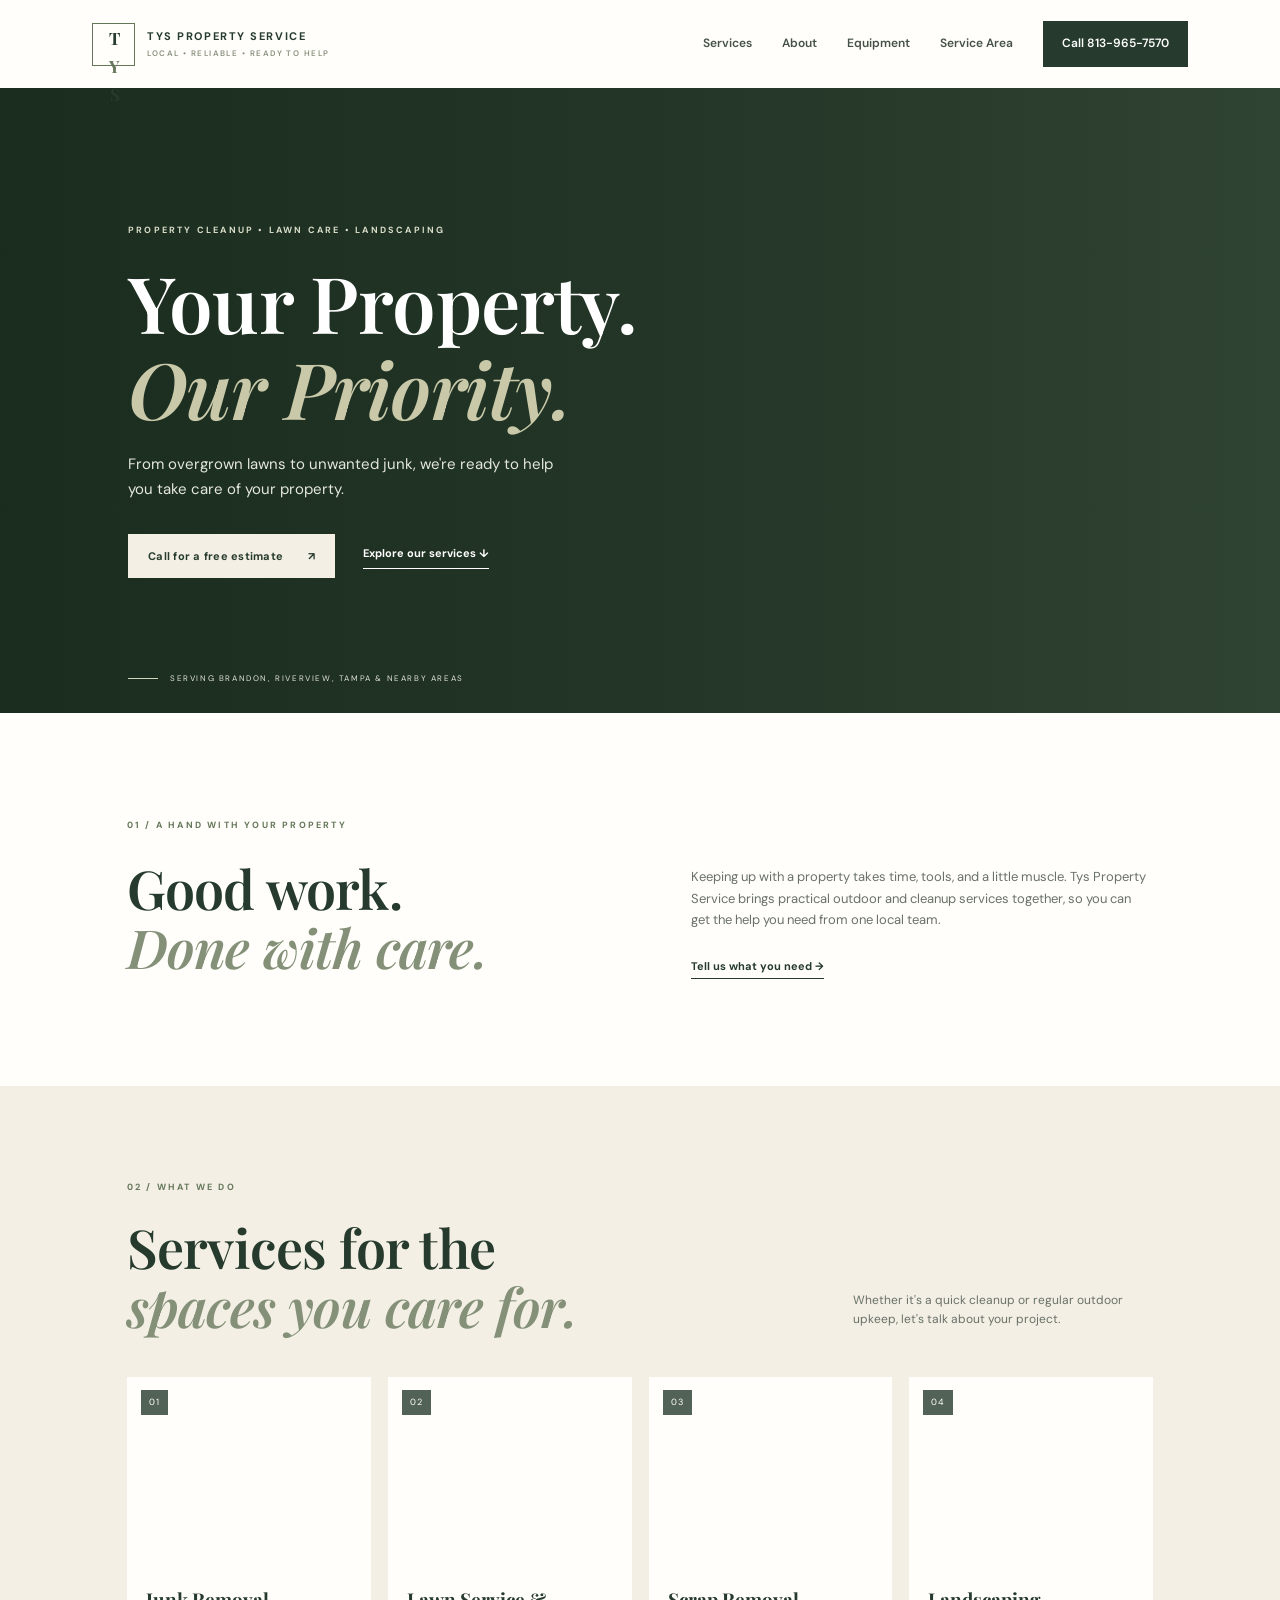
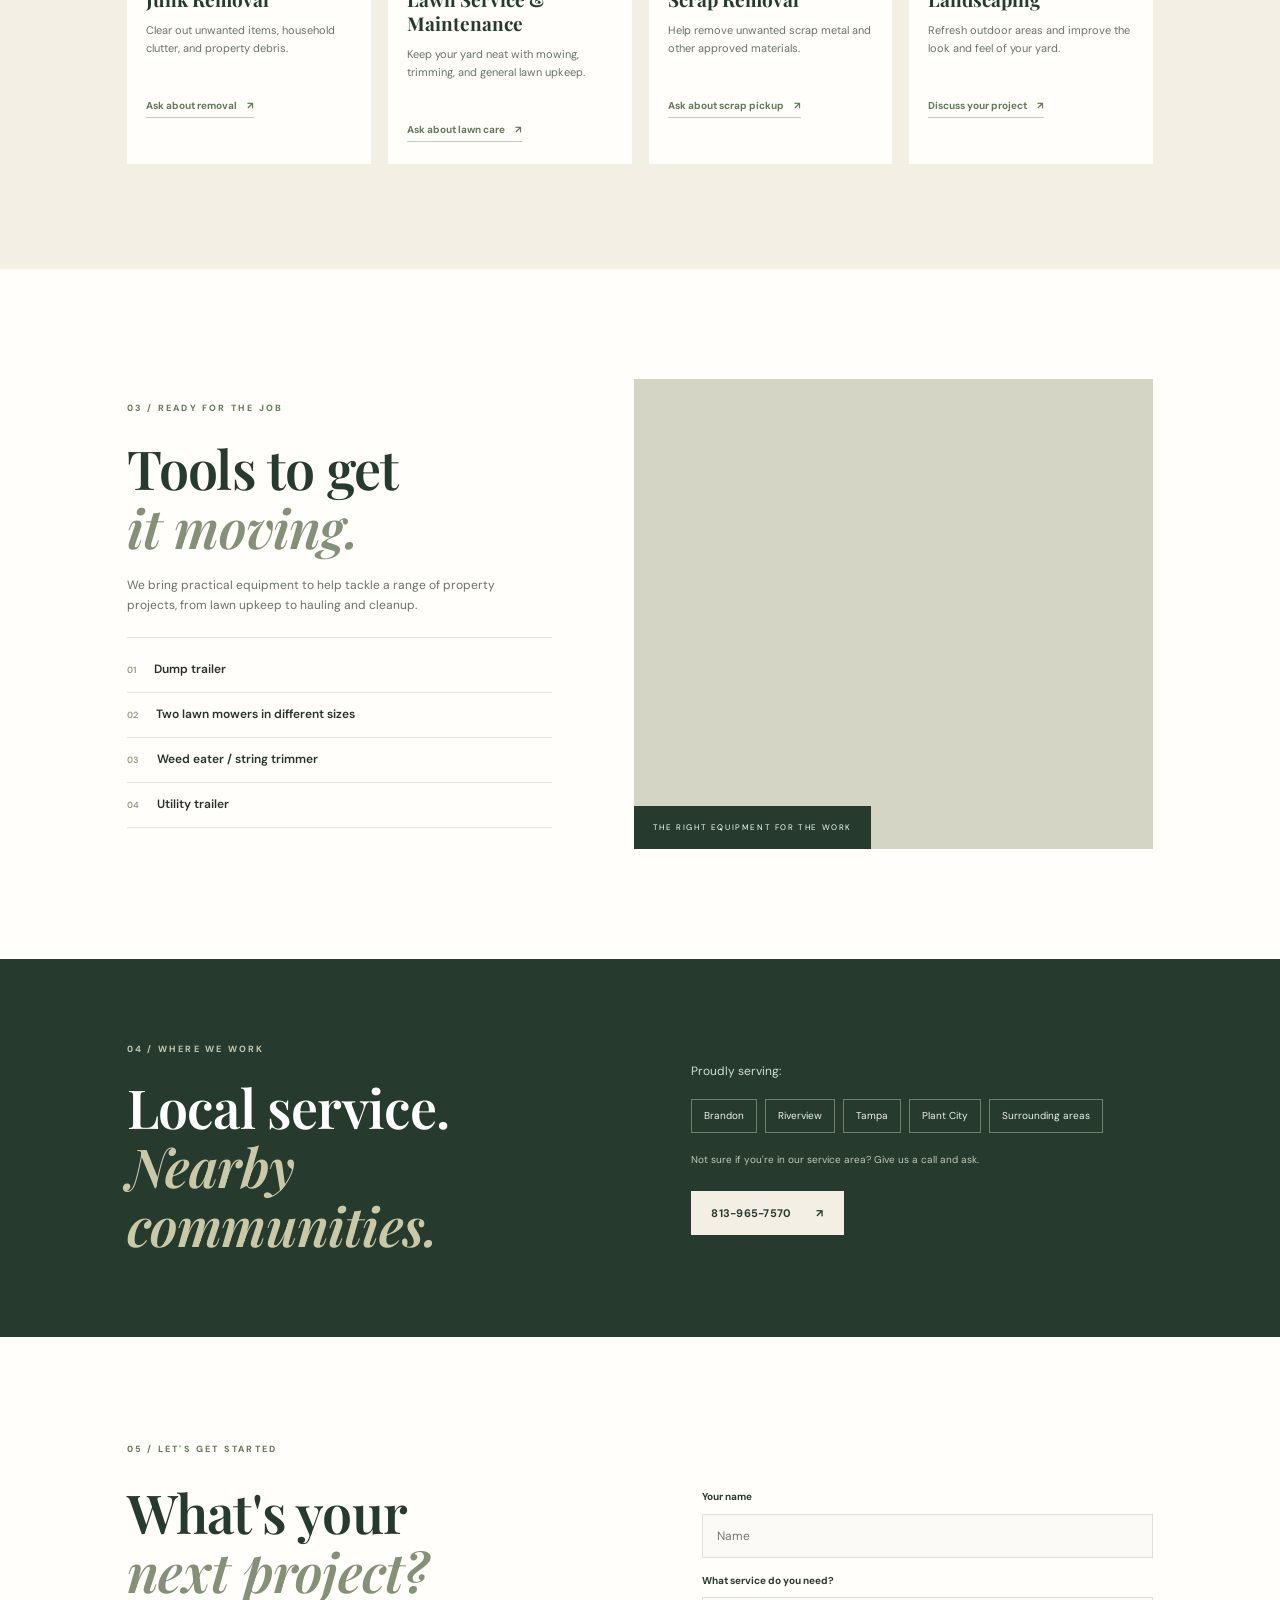
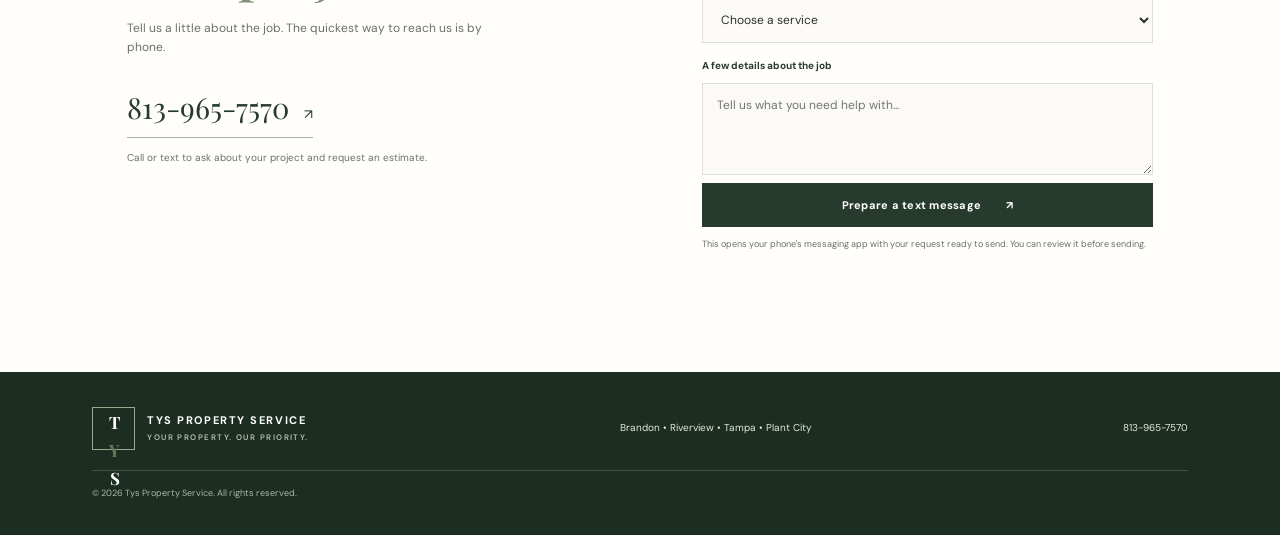
==== index.html @ ec8a7be3 "Initial commit via Netlify [skip ci]" ====
<!DOCTYPE html>
<html lang="en">
<head>
  <meta charset="UTF-8">
  <meta name="viewport" content="width=device-width, initial-scale=1.0">
  <meta name="description" content="Tys Property Service provides junk removal, lawn service and maintenance, scrap removal, and landscaping in Brandon, Riverview, Tampa, Plant City, and surrounding areas.">
  <meta name="theme-color" content="#263b2d">
  <title>Tys Property Service | Your Property. Our Priority.</title>
  <link rel="preconnect" href="https://fonts.googleapis.com">
  <link rel="preconnect" href="https://fonts.gstatic.com" crossorigin>
  <link href="https://fonts.googleapis.com/css2?family=DM+Sans:wght@400;500;600;700&family=Playfair+Display:wght@600;700&display=swap" rel="stylesheet">
  <link rel="stylesheet" href="style.css">
</head>
<body>
  <header class="site-header">
    <a class="brand" href="#home" aria-label="Tys Property Service home">
      <span class="brand-mark">T<span>Y</span>S</span>
      <span class="brand-name">TYS PROPERTY SERVICE<small>LOCAL • RELIABLE • READY TO HELP</small></span>
    </a>
    <button class="menu-toggle" id="menuToggle" aria-label="Open navigation" aria-controls="nav" aria-expanded="false" type="button">☰</button>
    <nav class="nav" id="nav">
      <a href="#services">Services</a>
      <a href="#about">About</a>
      <a href="#equipment">Equipment</a>
      <a href="#service-area">Service Area</a>
      <a class="nav-cta" href="tel:8139657570">Call 813-965-7570</a>
    </nav>
  </header>

  <main>
    <section class="hero" id="home">
      <div class="hero-shade"></div>
      <div class="hero-content">
        <p class="eyebrow light">PROPERTY CLEANUP • LAWN CARE • LANDSCAPING</p>
        <h1>Your Property.<br><em>Our Priority.</em></h1>
        <p class="hero-copy">From overgrown lawns to unwanted junk, we're ready to help you take care of your property.</p>
        <div class="hero-actions">
          <a class="button button-cream" href="tel:8139657570">Call for a free estimate <span>↗</span></a>
          <a class="text-link light-link" href="#services">Explore our services <span>↓</span></a>
        </div>
      </div>
      <div class="hero-note"><span class="note-line"></span> SERVING BRANDON, RIVERVIEW, TAMPA & NEARBY AREAS</div>
    </section>

    <section class="intro section-wrap" id="about">
      <div class="section-label">01 / A HAND WITH YOUR PROPERTY</div>
      <div class="intro-grid">
        <h2>Good work.<br><em>Done with care.</em></h2>
        <div class="intro-copy">
          <p>Keeping up with a property takes time, tools, and a little muscle. Tys Property Service brings practical outdoor and cleanup services together, so you can get the help you need from one local team.</p>
          <a class="text-link dark-link" href="#contact">Tell us what you need <span>→</span></a>
        </div>
      </div>
    </section>

    <section class="services-section" id="services">
      <div class="section-wrap">
        <div class="section-heading">
          <div><div class="section-label">02 / WHAT WE DO</div><h2>Services for the<br><em>spaces you care for.</em></h2></div>
          <p>Whether it's a quick cleanup or regular outdoor upkeep, let's talk about your project.</p>
        </div>
        <div class="service-grid">
          <article class="service-card">
            <div class="service-image junk-image"><span>01</span></div>
            <div class="service-body"><h3>Junk Removal</h3><p>Clear out unwanted items, household clutter, and property debris.</p><a href="#contact">Ask about removal <b>↗</b></a></div>
          </article>
          <article class="service-card">
            <div class="service-image lawn-image"><span>02</span></div>
            <div class="service-body"><h3>Lawn Service & Maintenance</h3><p>Keep your yard neat with mowing, trimming, and general lawn upkeep.</p><a href="#contact">Ask about lawn care <b>↗</b></a></div>
          </article>
          <article class="service-card">
            <div class="service-image scrap-image"><span>03</span></div>
            <div class="service-body"><h3>Scrap Removal</h3><p>Help remove unwanted scrap metal and other approved materials.</p><a href="#contact">Ask about scrap pickup <b>↗</b></a></div>
          </article>
          <article class="service-card">
            <div class="service-image landscape-image"><span>04</span></div>
            <div class="service-body"><h3>Landscaping</h3><p>Refresh outdoor areas and improve the look and feel of your yard.</p><a href="#contact">Discuss your project <b>↗</b></a></div>
          </article>
        </div>
      </div>
    </section>

    <section class="equipment section-wrap" id="equipment">
      <div class="equipment-copy">
        <div class="section-label">03 / READY FOR THE JOB</div>
        <h2>Tools to get<br><em>it moving.</em></h2>
        <p>We bring practical equipment to help tackle a range of property projects, from lawn upkeep to hauling and cleanup.</p>
        <ul class="equipment-list">
          <li><span>01</span> Dump trailer</li>
          <li><span>02</span> Two lawn mowers in different sizes</li>
          <li><span>03</span> Weed eater / string trimmer</li>
          <li><span>04</span> Utility trailer</li>
        </ul>
      </div>
      <div class="equipment-photo" role="img" aria-label="Outdoor equipment and trailer in a grassy yard">
        <div class="photo-caption">THE RIGHT EQUIPMENT FOR THE WORK</div>
      </div>
    </section>

    <section class="service-area" id="service-area">
      <div class="section-wrap area-inner">
        <div><div class="section-label light-label">04 / WHERE WE WORK</div><h2>Local service.<br><em>Nearby communities.</em></h2></div>
        <div class="area-copy">
          <p>Proudly serving:</p>
          <div class="area-tags"><span>Brandon</span><span>Riverview</span><span>Tampa</span><span>Plant City</span><span>Surrounding areas</span></div>
          <p class="area-small">Not sure if you're in our service area? Give us a call and ask.</p>
          <a class="button button-cream" href="tel:8139657570">813-965-7570 <span>↗</span></a>
        </div>
      </div>
    </section>

    <section class="contact section-wrap" id="contact">
      <div class="section-label">05 / LET'S GET STARTED</div>
      <div class="contact-grid">
        <div><h2>What's your<br><em>next project?</em></h2><p>Tell us a little about the job. The quickest way to reach us is by phone.</p>
          <a class="phone-number" href="tel:8139657570">813-965-7570 <span>↗</span></a>
          <p class="contact-small">Call or text to ask about your project and request an estimate.</p>
        </div>
        <form id="quoteForm" class="quote-form">
          <label for="customerName">Your name</label>
          <input id="customerName" name="name" type="text" placeholder="Name" required>
          <label for="customerService">What service do you need?</label>
          <select id="customerService" name="service" required>
            <option value="">Choose a service</option>
            <option>Junk removal</option><option>Lawn service & maintenance</option>
            <option>Scrap removal</option><option>Landscaping</option><option>Something else</option>
          </select>
          <label for="customerDetails">A few details about the job</label>
          <textarea id="customerDetails" name="details" rows="4" placeholder="Tell us what you need help with..." required></textarea>
          <button class="button button-green" type="submit">Prepare a text message <span>↗</span></button>
          <p class="form-note">This opens your phone's messaging app with your request ready to send. You can review it before sending.</p>
          <p id="formMessage" class="form-message" aria-live="polite"></p>
        </form>
      </div>
    </section>
  </main>

  <footer class="footer">
    <a class="brand footer-brand" href="#home"><span class="brand-mark">T<span>Y</span>S</span><span class="brand-name">TYS PROPERTY SERVICE<small>YOUR PROPERTY. OUR PRIORITY.</small></span></a>
    <p>Brandon • Riverview • Tampa • Plant City</p>
    <a href="tel:8139657570">813-965-7570</a>
    <small>© <span id="year"></span> Tys Property Service. All rights reserved.</small>
  </footer>
  <script src="script.js"></script>
</body>
</html>
---- style.css ----
:root {
  --forest: #263b2d;
  --forest-deep: #1d2e23;
  --moss: #65775a;
  --sage: #a7ad91;
  --cream: #f3efe4;
  --sand: #e4dccb;
  --ink: #263229;
  --muted: #697168;
  --white: #fffefa;
  --serif: "Playfair Display", Georgia, serif;
  --sans: "DM Sans", Arial, sans-serif;
}
* { box-sizing: border-box; }
html { scroll-behavior: smooth; }
body { margin: 0; background: var(--white); color: var(--ink); font-family: var(--sans); line-height: 1.65; }
a { color: inherit; text-decoration: none; }
.site-header { height: 88px; padding: 0 7.2%; display: flex; align-items: center; justify-content: space-between; background: var(--white); position: relative; z-index: 5; }
.brand { display: flex; align-items: center; gap: 12px; color: var(--forest); }
.brand-mark { width: 43px; height: 43px; border: 1px solid var(--moss); display: grid; place-items: center; font-family: var(--serif); font-weight: 700; font-size: 17px; letter-spacing: -2px; }
.brand-mark span { color: var(--moss); }
.brand-name { font-size: 11px; font-weight: 700; letter-spacing: 1.55px; line-height: 1.35; }
.brand-name small { display: block; margin-top: 4px; color: #8b927f; font-size: 8px; letter-spacing: 1.45px; font-weight: 600; }
.nav { display: flex; align-items: center; gap: 30px; font-size: 12px; font-weight: 600; color: #465247; }
.nav a:not(.nav-cta):hover, .text-link:hover { color: var(--moss); }
.nav-cta { background: var(--forest); color: white; padding: 13px 19px; }
.menu-toggle { display: none; border: 0; background: none; font-size: 25px; color: var(--forest); }
.hero { min-height: 625px; position: relative; display: flex; align-items: center; padding: 85px 10%; color: white; background: #334735 url("https://images.unsplash.com/photo-1500382017468-9049fed747ef?auto=format&fit=crop&w=2000&q=85") center 54%/cover no-repeat; }
.hero-shade { position: absolute; inset: 0; background: linear-gradient(90deg, rgba(24,42,29,.91) 0%, rgba(28,46,32,.73) 48%, rgba(28,46,32,.12) 100%); }
.hero-content { position: relative; z-index: 1; max-width: 660px; }
.eyebrow, .section-label { font-size: 9px; letter-spacing: 2.2px; font-weight: 700; color: var(--moss); }
.eyebrow.light { color: #d9ddc9; }
h1, h2, h3, p { margin-top: 0; }
h1, h2 { font-family: var(--serif); font-weight: 600; letter-spacing: -.8px; line-height: 1.1; }
h1 { font-size: clamp(48px, 6.2vw, 78px); margin: 23px 0 20px; }
h1 em, h2 em { color: #c9c9a9; font-weight: 600; }
.hero-copy { max-width: 450px; color: #e4e7dc; font-size: 15px; }
.hero-actions { display: flex; align-items: center; gap: 28px; margin-top: 33px; flex-wrap: wrap; }
.button { display: inline-flex; justify-content: center; align-items: center; gap: 25px; padding: 15px 20px; border: 0; font: 700 11px var(--sans); letter-spacing: .25px; cursor: pointer; transition: transform .2s, background .2s; }
.button:hover { transform: translateY(-2px); }
.button-cream { background: var(--cream); color: var(--forest); }
.button-green { background: var(--forest); color: white; width: 100%; }
.text-link { font-size: 11px; font-weight: 700; border-bottom: 1px solid currentColor; padding-bottom: 5px; }
.light-link { color: white; }
.hero-note { position: absolute; bottom: 28px; left: 10%; z-index: 1; font-size: 8px; letter-spacing: 1.6px; color: #e0e4d7; display: flex; align-items: center; gap: 12px; }
.note-line { width: 30px; height: 1px; background: #d0d5bf; }
.section-wrap { max-width: 1180px; margin: auto; padding-left: 6%; padding-right: 6%; }
.intro { padding-top: 105px; padding-bottom: 110px; }
.intro-grid { display: grid; grid-template-columns: 1fr 1fr; gap: 10%; align-items: end; margin-top: 25px; }
h2 { font-size: clamp(38px, 4.2vw, 54px); color: var(--forest); margin-bottom: 0; }
h2 em { color: #849078; }
.intro-copy { max-width: 470px; color: var(--muted); font-size: 13px; }
.intro-copy p { margin-bottom: 24px; }
.dark-link { color: var(--forest); }
.services-section { background: var(--cream); padding: 94px 0 105px; }
.section-heading { display: flex; justify-content: space-between; align-items: end; gap: 40px; margin-bottom: 42px; }
.section-heading h2 { margin-top: 22px; }
.section-heading > p { max-width: 300px; color: var(--muted); font-size: 12px; margin-bottom: 5px; }
.service-grid { display: grid; grid-template-columns: repeat(4, 1fr); gap: 17px; }
.service-card { background: var(--white); }
.service-image { height: 190px; position: relative; background-size: cover; background-position: center; }
.service-image span { position: absolute; top: 13px; left: 14px; color: white; font-size: 9px; letter-spacing: 1px; background: rgba(35,54,40,.78); padding: 5px 8px; }
.junk-image { background-image: url("https://images.unsplash.com/photo-1532996122724-e3c354a0b15b?auto=format&fit=crop&w=700&q=80"); }
.lawn-image { background-image: url("https://images.unsplash.com/photo-1558904541-efa843a96f01?auto=format&fit=crop&w=700&q=80"); }
.scrap-image { background-image: url("https://images.unsplash.com/photo-1518709268805-4e9042af9f23?auto=format&fit=crop&w=700&q=80"); }
.landscape-image { background-image: url("https://images.unsplash.com/photo-1416879595882-3373a0480b5b?auto=format&fit=crop&w=700&q=80"); }
.service-body { padding: 21px 19px 23px; }
.service-body h3 { font-family: var(--serif); font-size: 19px; color: var(--forest); margin-bottom: 9px; line-height: 1.25; }
.service-body p { color: var(--muted); font-size: 11px; min-height: 54px; margin-bottom: 16px; }
.service-body a { color: var(--moss); font-size: 10px; font-weight: 700; border-bottom: 1px solid #c8cdbf; padding-bottom: 5px; }
.service-body a b { margin-left: 8px; }
.equipment { display: grid; grid-template-columns: .9fr 1.1fr; gap: 8%; padding-top: 110px; padding-bottom: 110px; align-items: center; }
.equipment-copy h2 { margin: 22px 0 20px; }
.equipment-copy > p { max-width: 420px; color: var(--muted); font-size: 12px; }
.equipment-list { list-style: none; padding: 10px 0 0; margin: 22px 0 0; border-top: 1px solid #e4e5dc; }
.equipment-list li { border-bottom: 1px solid #e4e5dc; padding: 12px 0; font-size: 12px; font-weight: 600; }
.equipment-list span { color: #929a84; font-size: 9px; margin-right: 15px; }
.equipment-photo { min-height: 470px; position: relative; background: #d4d5c5 url("https://images.unsplash.com/photo-1599685315640-6ec7c1c6b6c0?auto=format&fit=crop&w=1100&q=85") center/cover no-repeat; }
.photo-caption { position: absolute; bottom: 0; left: 0; padding: 15px 19px; background: var(--forest); color: white; font-size: 8px; letter-spacing: 1.6px; }
.service-area { background: var(--forest); color: white; padding: 83px 0; }
.area-inner { display: grid; grid-template-columns: 1fr 1fr; gap: 10%; align-items: center; }
.light-label { color: #c3c9b2; }
.service-area h2 { color: white; margin-top: 20px; }
.service-area h2 em { color: #c9c9a9; }
.area-copy > p { color: #d8dece; font-size: 12px; }
.area-tags { display: flex; flex-wrap: wrap; gap: 8px; margin: 17px 0 19px; }
.area-tags span { border: 1px solid #71806c; padding: 8px 12px; color: #f0f0e6; font-size: 10px; }
.area-copy .area-small { color: #bfc9b8; font-size: 10px; margin: 0 0 22px; }
.contact { padding-top: 105px; padding-bottom: 110px; }
.contact-grid { display: grid; grid-template-columns: 1fr 1fr; gap: 12%; margin-top: 25px; }
.contact h2 { margin-bottom: 18px; }
.contact-grid > div > p { max-width: 380px; color: var(--muted); font-size: 12px; }
.phone-number { display: inline-block; margin-top: 14px; color: var(--forest); font-family: var(--serif); font-size: 29px; border-bottom: 1px solid #a9b19f; padding-bottom: 5px; }
.phone-number span { font: 14px var(--sans); margin-left: 8px; }
.contact-grid .contact-small { font-size: 10px; margin-top: 12px; }
.quote-form { display: flex; flex-direction: column; gap: 8px; }
.quote-form label { margin-top: 7px; color: var(--forest); font-size: 10px; font-weight: 700; }
.quote-form input, .quote-form select, .quote-form textarea { width: 100%; border: 1px solid #dedfd5; background: #fbfaf6; padding: 13px 14px; color: var(--ink); font: 12px var(--sans); border-radius: 0; }
.quote-form textarea { resize: vertical; }
.quote-form input:focus, .quote-form select:focus, .quote-form textarea:focus { outline: 1px solid var(--moss); }
.form-note, .form-message { color: var(--muted); font-size: 9px; margin: 2px 0 0; }
.footer { background: #1c2d22; color: #e8e9df; padding: 35px 7.2%; display: flex; align-items: center; justify-content: space-between; gap: 20px; flex-wrap: wrap; }
.footer-brand { color: white; }
.footer-brand .brand-mark { border-color: #9ba78f; }
.footer-brand .brand-name small { color: #b6bea9; }
.footer p, .footer > a:not(.brand) { font-size: 10px; margin: 0; }
.footer > small { width: 100%; border-top: 1px solid #405043; padding-top: 15px; color: #aeb7a9; font-size: 9px; }
/* Media scale to fit their container */
img, picture, video, canvas, svg { max-width: 100%; height: auto; }
iframe, embed, object { max-width: 100%; }
@media (max-width: 900px) {
  .site-header { padding: 0 5%; }
  /* Collapse navigation into a menu before it runs out of room */
  .menu-toggle { display: grid; place-items: center; min-width: 44px; min-height: 44px; padding: 0; margin-right: -8px; cursor: pointer; }
  .nav { display: none; position: absolute; top: 100%; left: 0; right: 0; padding: 12px 5% 20px; background: var(--white); flex-direction: column; align-items: stretch; gap: 0; font-size: 16px; box-shadow: 0 12px 20px #1c2d2217; }
  .nav.open { display: flex; }
  .nav a { display: flex; align-items: center; min-height: 48px; padding: 8px 0; border-bottom: 1px solid #ecebe2; }
  .nav .nav-cta { justify-content: center; margin-top: 12px; padding: 13px; border-bottom: 0; }
  .service-grid { grid-template-columns: repeat(2, 1fr); }
  .service-image { height: 220px; }
  .section-wrap { padding-left: 7%; padding-right: 7%; }
}
@media (max-width: 650px) {
  body { overflow-x: hidden; font-size: 16px; }
  .site-header { height: 74px; }
  .nav { padding-left: 7%; padding-right: 7%; }
  .brand { min-height: 44px; }
  .brand-mark { width: 44px; height: 44px; flex-shrink: 0; }
  .brand-name { font-size: 12px; letter-spacing: 1.2px; }
  .brand-name small { font-size: 10px; letter-spacing: 1px; }
  h1, h2, h3, p, li { overflow-wrap: break-word; }
  h1 { font-size: clamp(38px, 11.5vw, 48px); }
  h2 { font-size: clamp(31px, 9vw, 38px); }
  .eyebrow, .section-label { font-size: 12px; letter-spacing: 1.8px; }
  .hero { min-height: 590px; padding: 70px 7% 120px; background-position: 58% center; }
  .hero-shade { background: linear-gradient(90deg, rgba(24,42,29,.91), rgba(28,46,32,.62)); }
  .hero-copy { font-size: 17px; }
  .hero-actions { gap: 16px 28px; }
  .hero-note { left: 7%; right: 7%; font-size: 11px; letter-spacing: 1.2px; line-height: 1.5; }
  .note-line { flex-shrink: 0; }
  .button { min-height: 48px; font-size: 16px; gap: 16px; padding: 14px 22px; }
  .text-link { display: inline-flex; align-items: center; gap: 6px; min-height: 44px; font-size: 16px; padding-bottom: 0; }
  .intro-copy, .section-heading > p, .equipment-copy > p, .contact-grid > div > p, .area-copy > p { font-size: 16px; }
  .service-body a { display: inline-flex; align-items: center; min-height: 44px; font-size: 16px; padding-bottom: 0; }
  .service-image span { font-size: 12px; }
  .equipment-list li { font-size: 16px; }
  .equipment-list span { font-size: 12px; }
  .photo-caption { font-size: 11px; letter-spacing: 1.2px; right: 0; }
  .area-tags span { font-size: 14px; }
  .area-copy .area-small { font-size: 15px; }
  .phone-number { display: inline-flex; align-items: center; min-height: 44px; }
  .contact-grid .contact-small { font-size: 15px; }
  .quote-form label { font-size: 15px; }
  .quote-form input, .quote-form select, .quote-form textarea { font-size: 16px; min-height: 48px; }
  .form-note, .form-message { font-size: 14px; }
  .footer p, .footer > a:not(.brand) { font-size: 16px; }
  .footer > a:not(.brand) { display: inline-flex; align-items: center; min-height: 44px; }
  .footer > small { font-size: 13px; }
  .intro, .equipment, .contact { padding-top: 75px; padding-bottom: 78px; }
  .intro-grid, .area-inner, .contact-grid, .equipment { grid-template-columns: 1fr; gap: 28px; }
  .intro-grid { margin-top: 20px; }
  .section-heading { display: block; }
  .section-heading > p { margin-top: 20px; }
  .services-section { padding: 75px 0; }
  .service-grid { gap: 11px; }
  .service-image { height: 145px; }
  .service-body { padding: 15px 13px 18px; }
  .service-body h3 { font-size: 19px; }
  .service-body p { min-height: 0; font-size: 16px; }
  .equipment-photo { min-height: 340px; }
  .service-area { padding: 70px 0; }
  .area-inner { gap: 28px; }
  .footer { padding: 30px 7%; display: grid; grid-template-columns: 1fr 1fr; }
  .footer-brand { grid-column: 1 / -1; }
}
@media (max-width: 560px) {
  .service-grid { grid-template-columns: 1fr; gap: 14px; }
  .service-image { height: 190px; }
  .footer { grid-template-columns: 1fr; gap: 12px; }
}
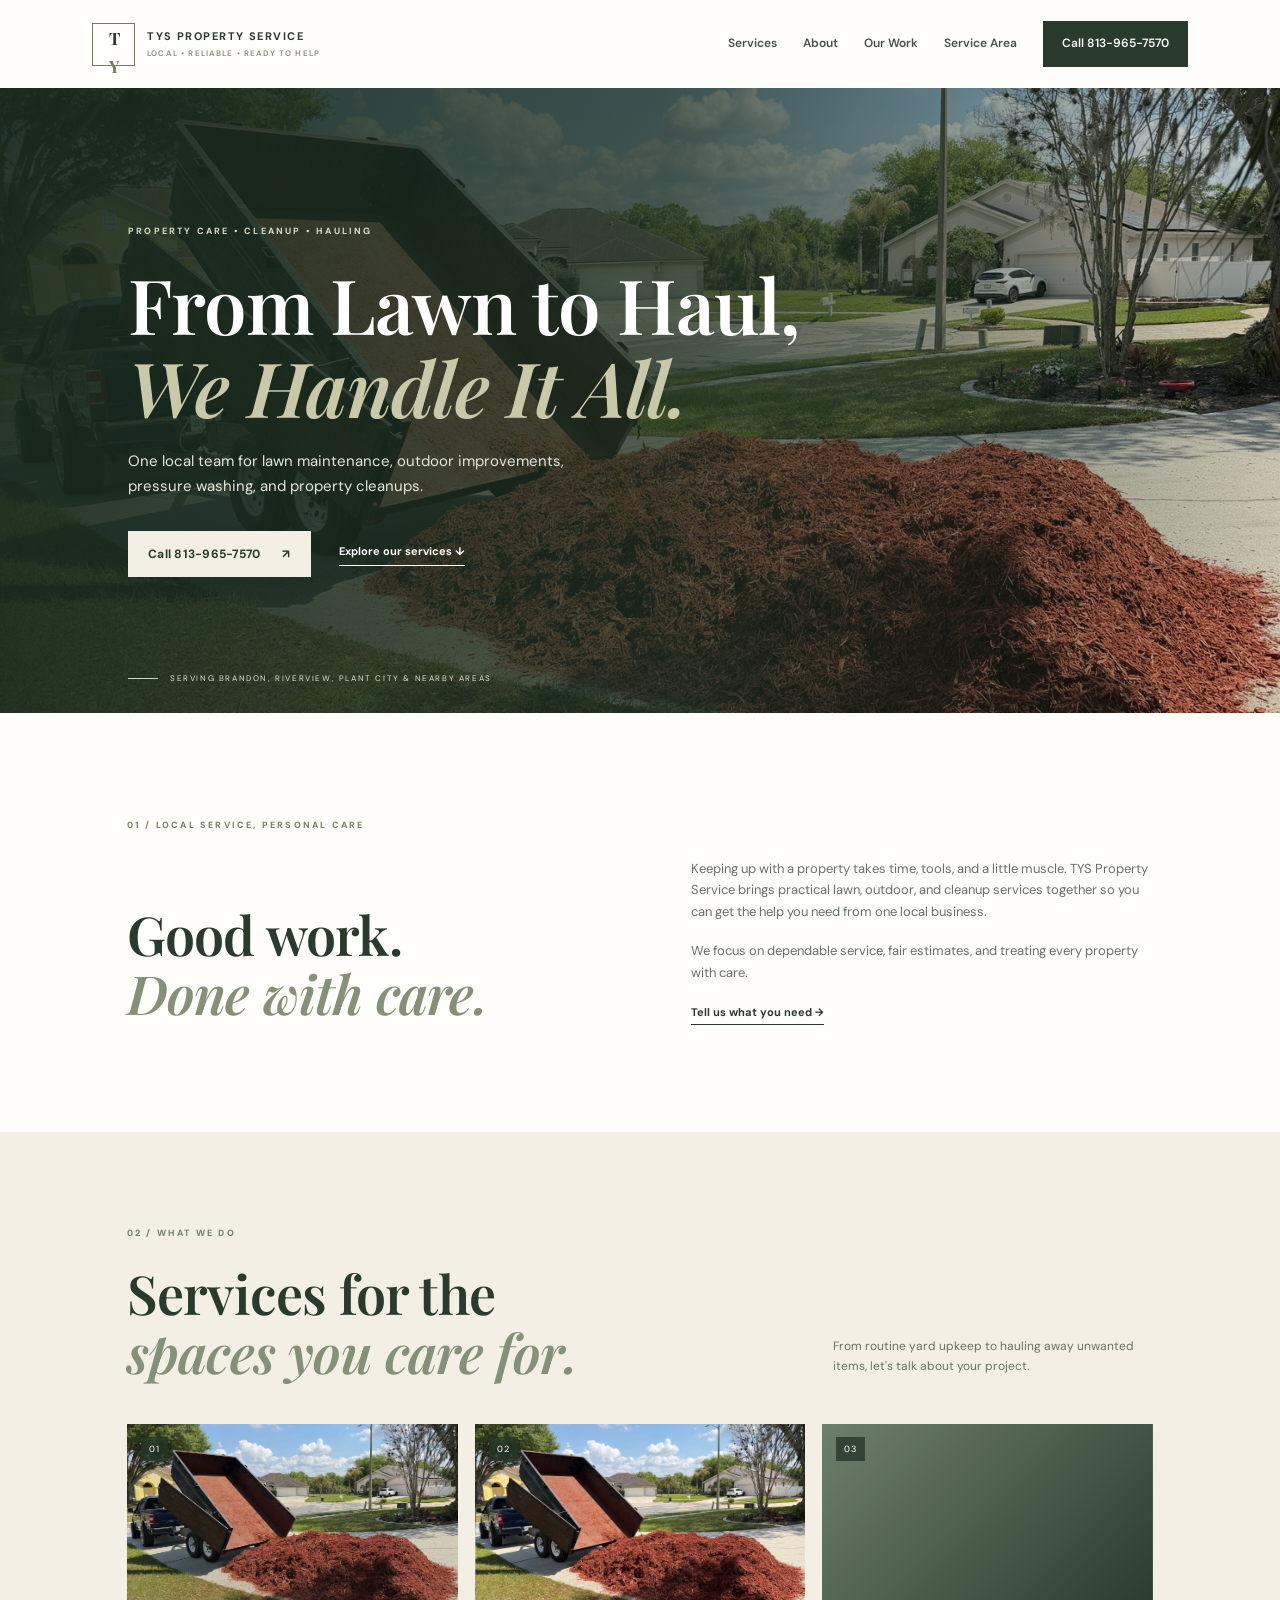
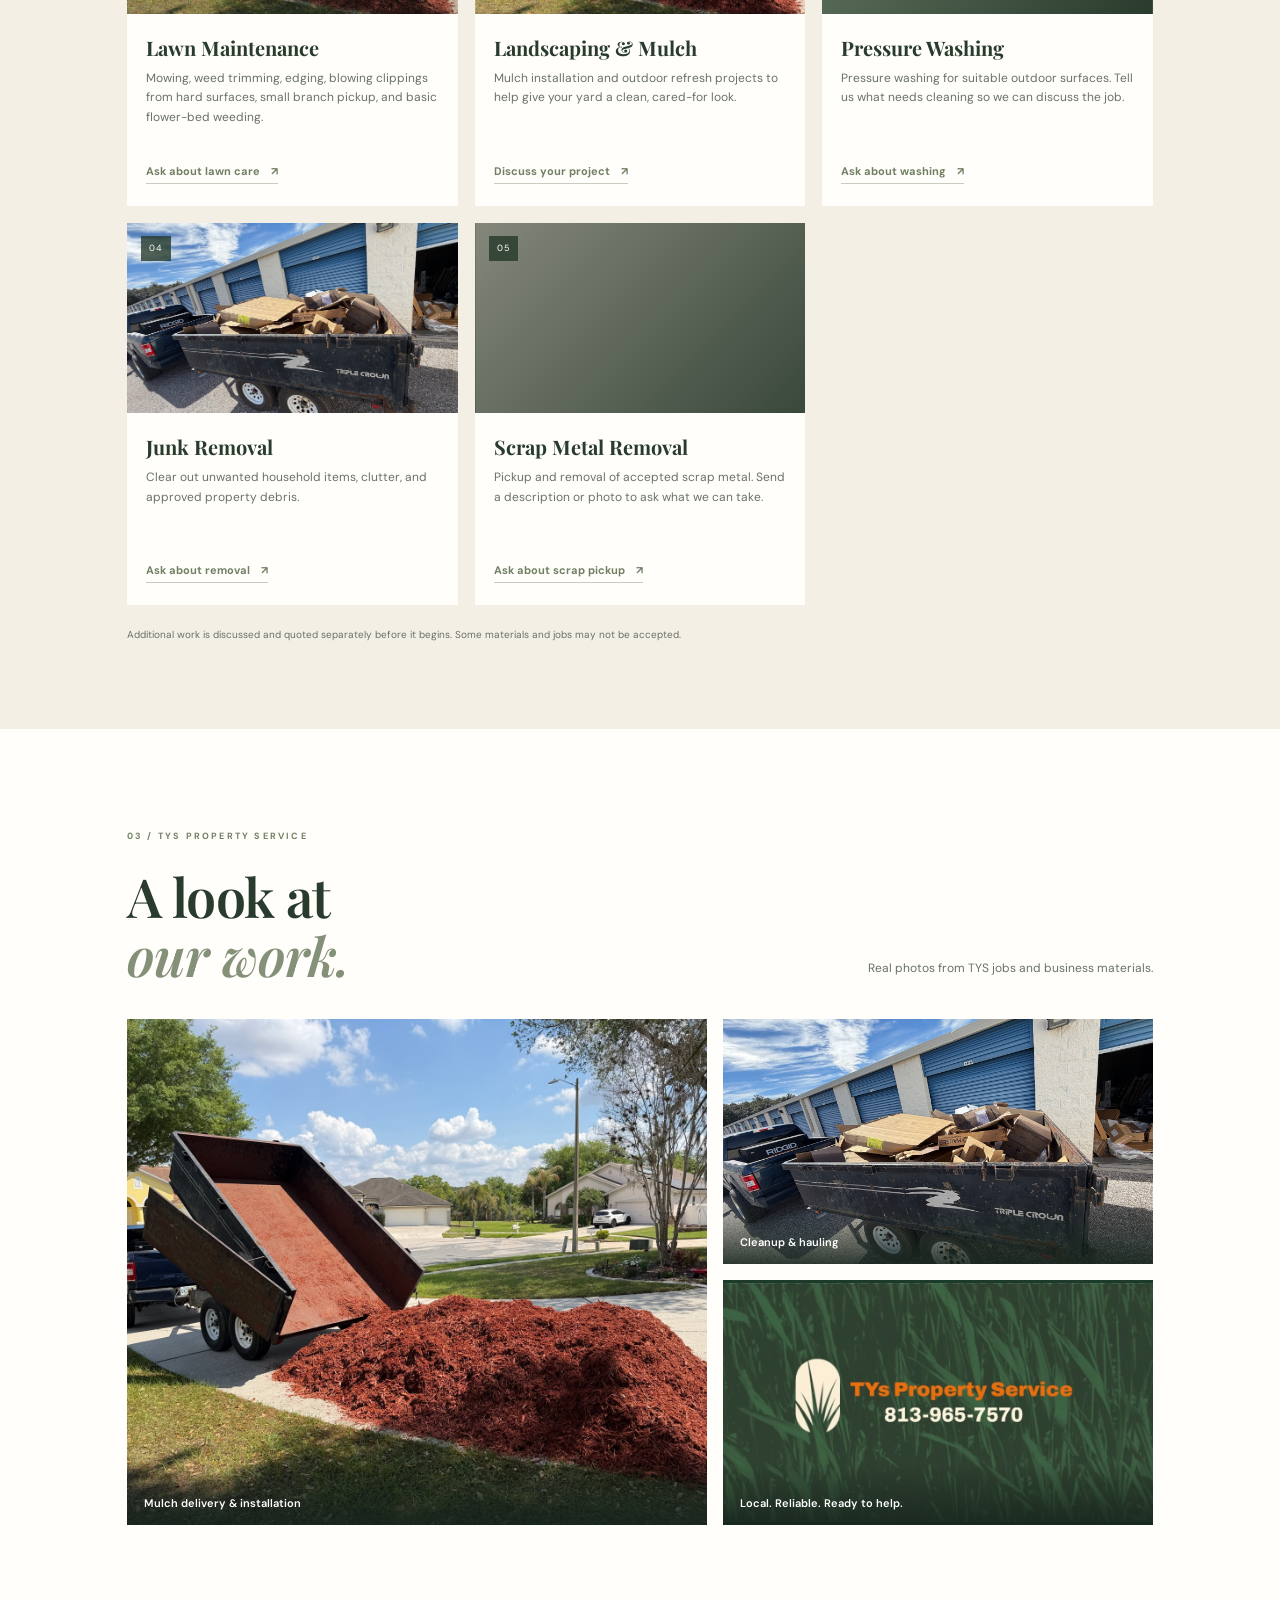
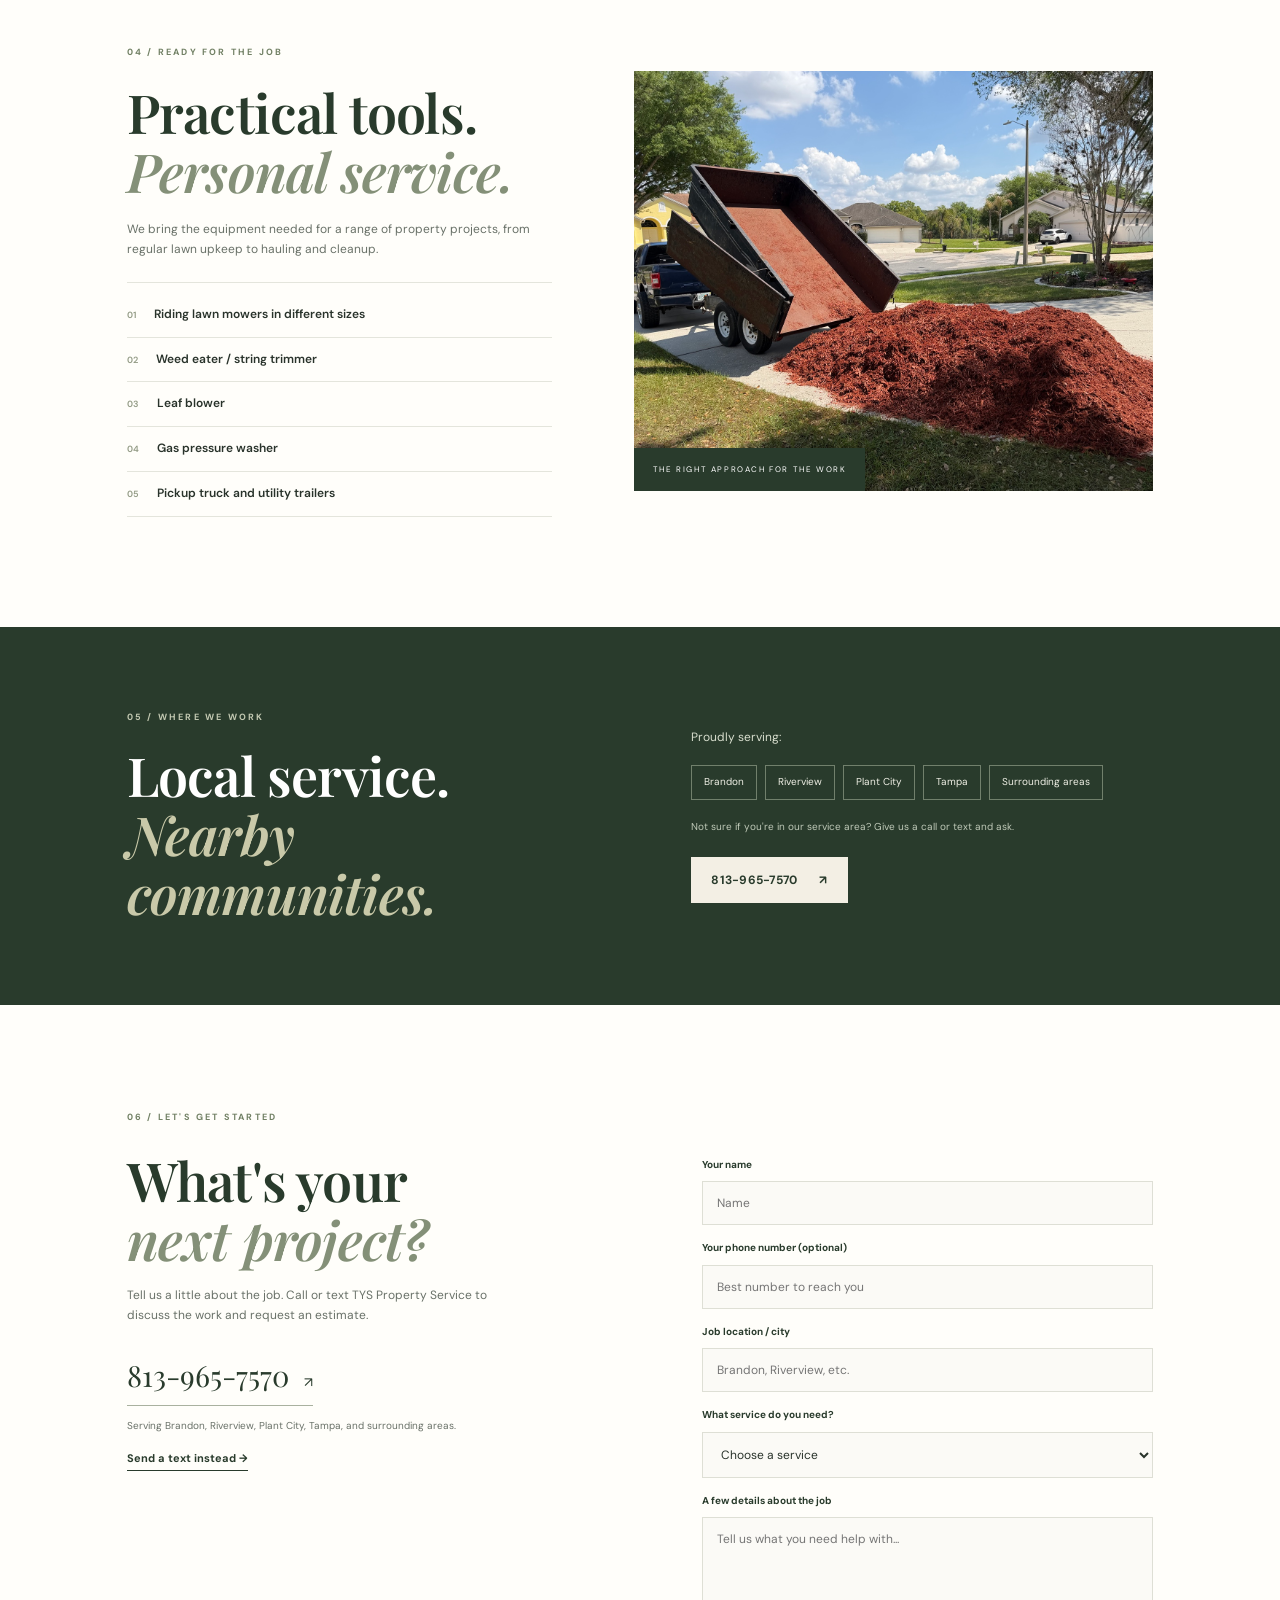
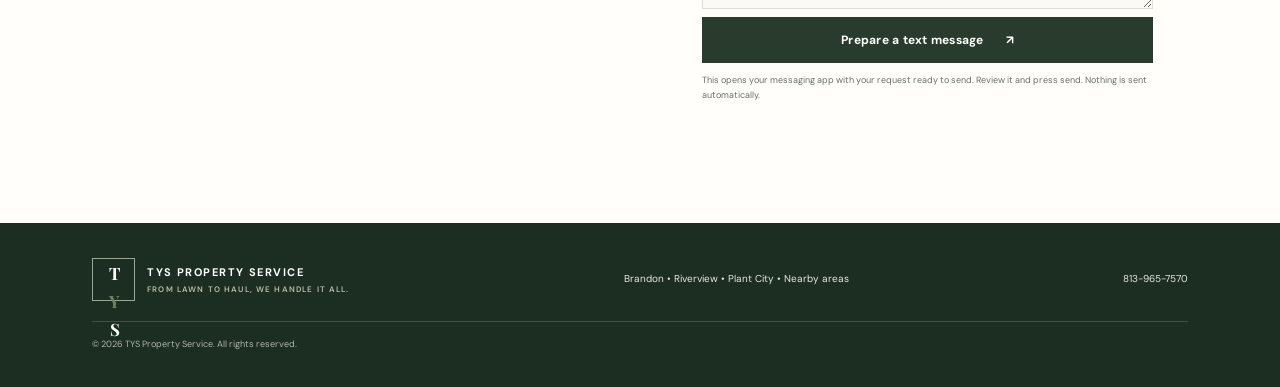
==== commit 6a7e752d: "Replace site with new TYS Property Service homepage, styles and script (6afde19d1e0560f0ceff596b) Co" ====
--- a/index.html
+++ b/index.html
@@ -3,9 +3,9 @@
 <head>
   <meta charset="UTF-8">
   <meta name="viewport" content="width=device-width, initial-scale=1.0">
-  <meta name="description" content="Tys Property Service provides junk removal, lawn service and maintenance, scrap removal, and landscaping in Brandon, Riverview, Tampa, Plant City, and surrounding areas.">
-  <meta name="theme-color" content="#263b2d">
-  <title>Tys Property Service | Your Property. Our Priority.</title>
+  <meta name="description" content="TYS Property Service offers lawn maintenance, landscaping and mulch installation, pressure washing, junk removal, and scrap metal removal in Brandon, Riverview, Plant City, and nearby Florida communities.">
+  <meta name="theme-color" content="#293b2c">
+  <title>TYS Property Service | From Lawn to Haul, We Handle It All.</title>
   <link rel="preconnect" href="https://fonts.googleapis.com">
   <link rel="preconnect" href="https://fonts.gstatic.com" crossorigin>
   <link href="https://fonts.googleapis.com/css2?family=DM+Sans:wght@400;500;600;700&family=Playfair+Display:wght@600;700&display=swap" rel="stylesheet">
@@ -13,7 +13,7 @@
 </head>
 <body>
   <header class="site-header">
-    <a class="brand" href="#home" aria-label="Tys Property Service home">
+    <a class="brand" href="#home" aria-label="TYS Property Service home">
       <span class="brand-mark">T<span>Y</span>S</span>
       <span class="brand-name">TYS PROPERTY SERVICE<small>LOCAL • RELIABLE • READY TO HELP</small></span>
     </a>
@@ -21,7 +21,7 @@
     <nav class="nav" id="nav">
       <a href="#services">Services</a>
       <a href="#about">About</a>
-      <a href="#equipment">Equipment</a>
+      <a href="#gallery">Our Work</a>
       <a href="#service-area">Service Area</a>
       <a class="nav-cta" href="tel:8139657570">Call 813-965-7570</a>
     </nav>
@@ -31,23 +31,24 @@
     <section class="hero" id="home">
       <div class="hero-shade"></div>
       <div class="hero-content">
-        <p class="eyebrow light">PROPERTY CLEANUP • LAWN CARE • LANDSCAPING</p>
-        <h1>Your Property.<br><em>Our Priority.</em></h1>
-        <p class="hero-copy">From overgrown lawns to unwanted junk, we're ready to help you take care of your property.</p>
+        <p class="eyebrow light">PROPERTY CARE • CLEANUP • HAULING</p>
+        <h1>From Lawn to Haul,<br><em>We Handle It All.</em></h1>
+        <p class="hero-copy">One local team for lawn maintenance, outdoor improvements, pressure washing, and property cleanups.</p>
         <div class="hero-actions">
-          <a class="button button-cream" href="tel:8139657570">Call for a free estimate <span>↗</span></a>
+          <a class="button button-cream" href="tel:8139657570">Call 813-965-7570 <span>↗</span></a>
           <a class="text-link light-link" href="#services">Explore our services <span>↓</span></a>
         </div>
       </div>
-      <div class="hero-note"><span class="note-line"></span> SERVING BRANDON, RIVERVIEW, TAMPA & NEARBY AREAS</div>
+      <div class="hero-note"><span class="note-line"></span> SERVING BRANDON, RIVERVIEW, PLANT CITY & NEARBY AREAS</div>
     </section>
 
     <section class="intro section-wrap" id="about">
-      <div class="section-label">01 / A HAND WITH YOUR PROPERTY</div>
+      <div class="section-label">01 / LOCAL SERVICE, PERSONAL CARE</div>
       <div class="intro-grid">
         <h2>Good work.<br><em>Done with care.</em></h2>
         <div class="intro-copy">
-          <p>Keeping up with a property takes time, tools, and a little muscle. Tys Property Service brings practical outdoor and cleanup services together, so you can get the help you need from one local team.</p>
+          <p>Keeping up with a property takes time, tools, and a little muscle. TYS Property Service brings practical lawn, outdoor, and cleanup services together so you can get the help you need from one local business.</p>
+          <p>We focus on dependable service, fair estimates, and treating every property with care.</p>
           <a class="text-link dark-link" href="#contact">Tell us what you need <span>→</span></a>
         </div>
       </div>
@@ -57,78 +58,117 @@
       <div class="section-wrap">
         <div class="section-heading">
           <div><div class="section-label">02 / WHAT WE DO</div><h2>Services for the<br><em>spaces you care for.</em></h2></div>
-          <p>Whether it's a quick cleanup or regular outdoor upkeep, let's talk about your project.</p>
+          <p>From routine yard upkeep to hauling away unwanted items, let's talk about your project.</p>
         </div>
         <div class="service-grid">
           <article class="service-card">
-            <div class="service-image junk-image"><span>01</span></div>
-            <div class="service-body"><h3>Junk Removal</h3><p>Clear out unwanted items, household clutter, and property debris.</p><a href="#contact">Ask about removal <b>↗</b></a></div>
+            <div class="service-image lawn-image"><span>01</span></div>
+            <div class="service-body"><h3>Lawn Maintenance</h3><p>Mowing, weed trimming, edging, blowing clippings from hard surfaces, small branch pickup, and basic flower-bed weeding.</p><a href="#contact">Ask about lawn care <b>↗</b></a></div>
           </article>
           <article class="service-card">
-            <div class="service-image lawn-image"><span>02</span></div>
-            <div class="service-body"><h3>Lawn Service & Maintenance</h3><p>Keep your yard neat with mowing, trimming, and general lawn upkeep.</p><a href="#contact">Ask about lawn care <b>↗</b></a></div>
+            <div class="service-image landscape-image"><span>02</span></div>
+            <div class="service-body"><h3>Landscaping & Mulch</h3><p>Mulch installation and outdoor refresh projects to help give your yard a clean, cared-for look.</p><a href="#contact">Discuss your project <b>↗</b></a></div>
           </article>
           <article class="service-card">
-            <div class="service-image scrap-image"><span>03</span></div>
-            <div class="service-body"><h3>Scrap Removal</h3><p>Help remove unwanted scrap metal and other approved materials.</p><a href="#contact">Ask about scrap pickup <b>↗</b></a></div>
+            <div class="service-image pressure-image"><span>03</span></div>
+            <div class="service-body"><h3>Pressure Washing</h3><p>Pressure washing for suitable outdoor surfaces. Tell us what needs cleaning so we can discuss the job.</p><a href="#contact">Ask about washing <b>↗</b></a></div>
           </article>
           <article class="service-card">
-            <div class="service-image landscape-image"><span>04</span></div>
-            <div class="service-body"><h3>Landscaping</h3><p>Refresh outdoor areas and improve the look and feel of your yard.</p><a href="#contact">Discuss your project <b>↗</b></a></div>
+            <div class="service-image junk-image"><span>04</span></div>
+            <div class="service-body"><h3>Junk Removal</h3><p>Clear out unwanted household items, clutter, and approved property debris.</p><a href="#contact">Ask about removal <b>↗</b></a></div>
+          </article>
+          <article class="service-card">
+            <div class="service-image scrap-image"><span>05</span></div>
+            <div class="service-body"><h3>Scrap Metal Removal</h3><p>Pickup and removal of accepted scrap metal. Send a description or photo to ask what we can take.</p><a href="#contact">Ask about scrap pickup <b>↗</b></a></div>
           </article>
         </div>
+        <p class="service-disclaimer">Additional work is discussed and quoted separately before it begins. Some materials and jobs may not be accepted.</p>
+      </div>
+    </section>
+
+    <section class="gallery section-wrap" id="gallery">
+      <div class="section-heading">
+        <div><div class="section-label">03 / TYS PROPERTY SERVICE</div><h2>A look at<br><em>our work.</em></h2></div>
+        <p>Real photos from TYS jobs and business materials.</p>
+      </div>
+      <div class="gallery-grid">
+        <figure class="gallery-item gallery-large">
+          <img src="assets/mulch-installation.jpeg" alt="Mulch delivery and installation using a dump trailer">
+          <figcaption>Mulch delivery & installation</figcaption>
+        </figure>
+        <figure class="gallery-item">
+          <img src="assets/junk-removal.jpeg" alt="Pickup truck and trailer loaded for a cleanup job">
+          <figcaption>Cleanup & hauling</figcaption>
+        </figure>
+        <figure class="gallery-item brand-photo">
+          <img src="assets/tys-brand.jpeg" alt="TYS Property Service business graphic and phone number">
+          <figcaption>Local. Reliable. Ready to help.</figcaption>
+        </figure>
       </div>
     </section>
 
     <section class="equipment section-wrap" id="equipment">
       <div class="equipment-copy">
-        <div class="section-label">03 / READY FOR THE JOB</div>
-        <h2>Tools to get<br><em>it moving.</em></h2>
-        <p>We bring practical equipment to help tackle a range of property projects, from lawn upkeep to hauling and cleanup.</p>
+        <div class="section-label">04 / READY FOR THE JOB</div>
+        <h2>Practical tools.<br><em>Personal service.</em></h2>
+        <p>We bring the equipment needed for a range of property projects, from regular lawn upkeep to hauling and cleanup.</p>
         <ul class="equipment-list">
-          <li><span>01</span> Dump trailer</li>
-          <li><span>02</span> Two lawn mowers in different sizes</li>
-          <li><span>03</span> Weed eater / string trimmer</li>
-          <li><span>04</span> Utility trailer</li>
+          <li><span>01</span> Riding lawn mowers in different sizes</li>
+          <li><span>02</span> Weed eater / string trimmer</li>
+          <li><span>03</span> Leaf blower</li>
+          <li><span>04</span> Gas pressure washer</li>
+          <li><span>05</span> Pickup truck and utility trailers</li>
         </ul>
       </div>
-      <div class="equipment-photo" role="img" aria-label="Outdoor equipment and trailer in a grassy yard">
-        <div class="photo-caption">THE RIGHT EQUIPMENT FOR THE WORK</div>
+      <div class="equipment-photo">
+        <img src="assets/mulch-installation.jpeg" alt="TYS trailer delivering mulch to a residential property">
+        <div class="photo-caption">THE RIGHT APPROACH FOR THE WORK</div>
       </div>
     </section>
 
     <section class="service-area" id="service-area">
       <div class="section-wrap area-inner">
-        <div><div class="section-label light-label">04 / WHERE WE WORK</div><h2>Local service.<br><em>Nearby communities.</em></h2></div>
+        <div><div class="section-label light-label">05 / WHERE WE WORK</div><h2>Local service.<br><em>Nearby communities.</em></h2></div>
         <div class="area-copy">
           <p>Proudly serving:</p>
-          <div class="area-tags"><span>Brandon</span><span>Riverview</span><span>Tampa</span><span>Plant City</span><span>Surrounding areas</span></div>
-          <p class="area-small">Not sure if you're in our service area? Give us a call and ask.</p>
+          <div class="area-tags"><span>Brandon</span><span>Riverview</span><span>Plant City</span><span>Tampa</span><span>Surrounding areas</span></div>
+          <p class="area-small">Not sure if you're in our service area? Give us a call or text and ask.</p>
           <a class="button button-cream" href="tel:8139657570">813-965-7570 <span>↗</span></a>
         </div>
       </div>
     </section>
 
     <section class="contact section-wrap" id="contact">
-      <div class="section-label">05 / LET'S GET STARTED</div>
+      <div class="section-label">06 / LET'S GET STARTED</div>
       <div class="contact-grid">
-        <div><h2>What's your<br><em>next project?</em></h2><p>Tell us a little about the job. The quickest way to reach us is by phone.</p>
+        <div>
+          <h2>What's your<br><em>next project?</em></h2>
+          <p>Tell us a little about the job. Call or text TYS Property Service to discuss the work and request an estimate.</p>
           <a class="phone-number" href="tel:8139657570">813-965-7570 <span>↗</span></a>
-          <p class="contact-small">Call or text to ask about your project and request an estimate.</p>
+          <p class="contact-small">Serving Brandon, Riverview, Plant City, Tampa, and surrounding areas.</p>
+          <a class="text-link dark-link" href="sms:8139657570">Send a text instead <span>→</span></a>
         </div>
         <form id="quoteForm" class="quote-form">
           <label for="customerName">Your name</label>
-          <input id="customerName" name="name" type="text" placeholder="Name" required>
+          <input id="customerName" name="name" type="text" placeholder="Name" autocomplete="name" required>
+          <label for="customerPhone">Your phone number (optional)</label>
+          <input id="customerPhone" name="phone" type="tel" placeholder="Best number to reach you" autocomplete="tel">
+          <label for="customerLocation">Job location / city</label>
+          <input id="customerLocation" name="location" type="text" placeholder="Brandon, Riverview, etc.">
           <label for="customerService">What service do you need?</label>
           <select id="customerService" name="service" required>
             <option value="">Choose a service</option>
-            <option>Junk removal</option><option>Lawn service & maintenance</option>
-            <option>Scrap removal</option><option>Landscaping</option><option>Something else</option>
+            <option>Lawn maintenance</option>
+            <option>Landscaping & mulch installation</option>
+            <option>Pressure washing</option>
+            <option>Junk removal</option>
+            <option>Scrap metal removal</option>
+            <option>Something else</option>
           </select>
           <label for="customerDetails">A few details about the job</label>
           <textarea id="customerDetails" name="details" rows="4" placeholder="Tell us what you need help with..." required></textarea>
           <button class="button button-green" type="submit">Prepare a text message <span>↗</span></button>
-          <p class="form-note">This opens your phone's messaging app with your request ready to send. You can review it before sending.</p>
+          <p class="form-note">This opens your messaging app with your request ready to send. Review it and press send. Nothing is sent automatically.</p>
           <p id="formMessage" class="form-message" aria-live="polite"></p>
         </form>
       </div>
@@ -136,10 +176,10 @@
   </main>
 
   <footer class="footer">
-    <a class="brand footer-brand" href="#home"><span class="brand-mark">T<span>Y</span>S</span><span class="brand-name">TYS PROPERTY SERVICE<small>YOUR PROPERTY. OUR PRIORITY.</small></span></a>
-    <p>Brandon • Riverview • Tampa • Plant City</p>
+    <a class="brand footer-brand" href="#home"><span class="brand-mark">T<span>Y</span>S</span><span class="brand-name">TYS PROPERTY SERVICE<small>FROM LAWN TO HAUL, WE HANDLE IT ALL.</small></span></a>
+    <p>Brandon • Riverview • Plant City • Nearby areas</p>
     <a href="tel:8139657570">813-965-7570</a>
-    <small>© <span id="year"></span> Tys Property Service. All rights reserved.</small>
+    <small>© <span id="year"></span> TYS Property Service. All rights reserved.</small>
   </footer>
   <script src="script.js"></script>
 </body>
--- a/style.css
+++ b/style.css
@@ -1,11 +1,11 @@
- :root {
-  --forest: #263b2d;
-  --forest-deep: #1d2e23;
-  --moss: #65775a;
-  --sage: #a7ad91;
+:root {
+  --forest: #293b2c;
+  --forest-deep: #1d2d22;
+  --moss: #718064;
+  --sage: #a8ad91;
   --cream: #f3efe4;
   --sand: #e4dccb;
-  --ink: #263229;
+  --ink: #29332b;
   --muted: #697168;
   --white: #fffefa;
   --serif: "Playfair Display", Georgia, serif;
@@ -15,28 +15,28 @@
 html { scroll-behavior: smooth; }
 body { margin: 0; background: var(--white); color: var(--ink); font-family: var(--sans); line-height: 1.65; }
 a { color: inherit; text-decoration: none; }
-.site-header { height: 88px; padding: 0 7.2%; display: flex; align-items: center; justify-content: space-between; background: var(--white); position: relative; z-index: 5; }
+.site-header { min-height: 88px; padding: 0 7.2%; display: flex; align-items: center; justify-content: space-between; background: var(--white); position: relative; z-index: 5; }
 .brand { display: flex; align-items: center; gap: 12px; color: var(--forest); }
-.brand-mark { width: 43px; height: 43px; border: 1px solid var(--moss); display: grid; place-items: center; font-family: var(--serif); font-weight: 700; font-size: 17px; letter-spacing: -2px; }
+.brand-mark { width: 43px; height: 43px; border: 1px solid var(--moss); display: grid; place-items: center; font-family: var(--serif); font-weight: 700; font-size: 17px; letter-spacing: -2px; flex-shrink: 0; }
 .brand-mark span { color: var(--moss); }
-.brand-name { font-size: 11px; font-weight: 700; letter-spacing: 1.55px; line-height: 1.35; }
-.brand-name small { display: block; margin-top: 4px; color: #8b927f; font-size: 8px; letter-spacing: 1.45px; font-weight: 600; }
-.nav { display: flex; align-items: center; gap: 30px; font-size: 12px; font-weight: 600; color: #465247; }
+.brand-name { font-size: 11px; font-weight: 700; letter-spacing: 1.45px; line-height: 1.35; }
+.brand-name small { display: block; margin-top: 4px; color: #8b927f; font-size: 8px; letter-spacing: 1.15px; font-weight: 600; }
+.nav { display: flex; align-items: center; gap: 26px; font-size: 12px; font-weight: 600; color: #465247; }
 .nav a:not(.nav-cta):hover, .text-link:hover { color: var(--moss); }
 .nav-cta { background: var(--forest); color: white; padding: 13px 19px; }
-.menu-toggle { display: none; border: 0; background: none; font-size: 25px; color: var(--forest); }
-.hero { min-height: 625px; position: relative; display: flex; align-items: center; padding: 85px 10%; color: white; background: #334735 url("https://images.unsplash.com/photo-1500382017468-9049fed747ef?auto=format&fit=crop&w=2000&q=85") center 54%/cover no-repeat; }
-.hero-shade { position: absolute; inset: 0; background: linear-gradient(90deg, rgba(24,42,29,.91) 0%, rgba(28,46,32,.73) 48%, rgba(28,46,32,.12) 100%); }
-.hero-content { position: relative; z-index: 1; max-width: 660px; }
+.menu-toggle { display: none; border: 0; background: none; font-size: 25px; color: var(--forest); cursor: pointer; }
+.hero { min-height: 625px; position: relative; display: flex; align-items: center; padding: 85px 10%; color: white; background: var(--forest) url("assets/mulch-installation.jpeg") center 54%/cover no-repeat; }
+.hero-shade { position: absolute; inset: 0; background: linear-gradient(90deg, rgba(24,42,29,.93) 0%, rgba(28,46,32,.76) 52%, rgba(28,46,32,.18) 100%); }
+.hero-content { position: relative; z-index: 1; max-width: 700px; }
 .eyebrow, .section-label { font-size: 9px; letter-spacing: 2.2px; font-weight: 700; color: var(--moss); }
 .eyebrow.light { color: #d9ddc9; }
 h1, h2, h3, p { margin-top: 0; }
 h1, h2 { font-family: var(--serif); font-weight: 600; letter-spacing: -.8px; line-height: 1.1; }
-h1 { font-size: clamp(48px, 6.2vw, 78px); margin: 23px 0 20px; }
+h1 { font-size: clamp(46px, 6vw, 76px); margin: 23px 0 20px; }
 h1 em, h2 em { color: #c9c9a9; font-weight: 600; }
-.hero-copy { max-width: 450px; color: #e4e7dc; font-size: 15px; }
+.hero-copy { max-width: 480px; color: #e4e7dc; font-size: 15px; }
 .hero-actions { display: flex; align-items: center; gap: 28px; margin-top: 33px; flex-wrap: wrap; }
-.button { display: inline-flex; justify-content: center; align-items: center; gap: 25px; padding: 15px 20px; border: 0; font: 700 11px var(--sans); letter-spacing: .25px; cursor: pointer; transition: transform .2s, background .2s; }
+.button { display: inline-flex; justify-content: center; align-items: center; gap: 22px; padding: 15px 20px; border: 0; font: 700 12px var(--sans); letter-spacing: .25px; cursor: pointer; transition: transform .2s, background .2s; }
 .button:hover { transform: translateY(-2px); }
 .button-cream { background: var(--cream); color: var(--forest); }
 .button-green { background: var(--forest); color: white; width: 100%; }
@@ -49,33 +49,45 @@
 .intro-grid { display: grid; grid-template-columns: 1fr 1fr; gap: 10%; align-items: end; margin-top: 25px; }
 h2 { font-size: clamp(38px, 4.2vw, 54px); color: var(--forest); margin-bottom: 0; }
 h2 em { color: #849078; }
-.intro-copy { max-width: 470px; color: var(--muted); font-size: 13px; }
-.intro-copy p { margin-bottom: 24px; }
+.intro-copy { max-width: 480px; color: var(--muted); font-size: 13px; }
+.intro-copy p { margin-bottom: 18px; }
 .dark-link { color: var(--forest); }
-.services-section { background: var(--cream); padding: 94px 0 105px; }
+.services-section { background: var(--cream); padding: 94px 0 85px; }
 .section-heading { display: flex; justify-content: space-between; align-items: end; gap: 40px; margin-bottom: 42px; }
 .section-heading h2 { margin-top: 22px; }
-.section-heading > p { max-width: 300px; color: var(--muted); font-size: 12px; margin-bottom: 5px; }
-.service-grid { display: grid; grid-template-columns: repeat(4, 1fr); gap: 17px; }
-.service-card { background: var(--white); }
+.section-heading > p { max-width: 320px; color: var(--muted); font-size: 12px; margin-bottom: 5px; }
+.service-grid { display: grid; grid-template-columns: repeat(3, 1fr); gap: 17px; }
+.service-card { background: var(--white); min-width: 0; }
 .service-image { height: 190px; position: relative; background-size: cover; background-position: center; }
 .service-image span { position: absolute; top: 13px; left: 14px; color: white; font-size: 9px; letter-spacing: 1px; background: rgba(35,54,40,.78); padding: 5px 8px; }
-.junk-image { background-image: url("https://images.unsplash.com/photo-1532996122724-e3c354a0b15b?auto=format&fit=crop&w=700&q=80"); }
-.lawn-image { background-image: url("https://images.unsplash.com/photo-1558904541-efa843a96f01?auto=format&fit=crop&w=700&q=80"); }
-.scrap-image { background-image: url("https://images.unsplash.com/photo-1518709268805-4e9042af9f23?auto=format&fit=crop&w=700&q=80"); }
-.landscape-image { background-image: url("https://images.unsplash.com/photo-1416879595882-3373a0480b5b?auto=format&fit=crop&w=700&q=80"); }
+.lawn-image { background-image: linear-gradient(0deg, #1d2e2333, #1d2e2300), url("assets/mulch-installation.jpeg"); }
+.landscape-image { background-image: url("assets/mulch-installation.jpeg"); }
+.pressure-image { background-image: linear-gradient(135deg, #6d806b, #293b2c); }
+.junk-image { background-image: url("assets/junk-removal.jpeg"); }
+.scrap-image { background-image: linear-gradient(135deg, #85877b, #39483b); }
 .service-body { padding: 21px 19px 23px; }
-.service-body h3 { font-family: var(--serif); font-size: 19px; color: var(--forest); margin-bottom: 9px; line-height: 1.25; }
-.service-body p { color: var(--muted); font-size: 11px; min-height: 54px; margin-bottom: 16px; }
-.service-body a { color: var(--moss); font-size: 10px; font-weight: 700; border-bottom: 1px solid #c8cdbf; padding-bottom: 5px; }
+.service-body h3 { font-family: var(--serif); font-size: 20px; color: var(--forest); margin-bottom: 9px; line-height: 1.25; }
+.service-body p { color: var(--muted); font-size: 12px; min-height: 72px; margin-bottom: 16px; }
+.service-body a { color: var(--moss); font-size: 11px; font-weight: 700; border-bottom: 1px solid #c8cdbf; padding-bottom: 5px; }
 .service-body a b { margin-left: 8px; }
-.equipment { display: grid; grid-template-columns: .9fr 1.1fr; gap: 8%; padding-top: 110px; padding-bottom: 110px; align-items: center; }
+.service-disclaimer { color: var(--muted); font-size: 10px; margin: 22px 0 0; }
+.gallery { padding-top: 100px; padding-bottom: 100px; }
+.gallery .section-heading { margin-bottom: 35px; }
+.gallery-grid { display: grid; grid-template-columns: 1.35fr 1fr; grid-template-rows: 245px 245px; gap: 16px; }
+.gallery-item { margin: 0; position: relative; overflow: hidden; background: var(--sand); }
+.gallery-item.gallery-large { grid-row: 1 / 3; }
+.gallery-item img { display: block; width: 100%; height: 100%; object-fit: cover; transition: transform .35s; }
+.gallery-item:hover img { transform: scale(1.035); }
+.gallery-item figcaption { position: absolute; bottom: 0; left: 0; right: 0; padding: 30px 17px 13px; color: white; font-size: 11px; font-weight: 600; background: linear-gradient(transparent, #17251ddd); }
+.gallery-item.brand-photo img { object-fit: contain; background: #1c3b2a; }
+.equipment { display: grid; grid-template-columns: .9fr 1.1fr; gap: 8%; padding-top: 20px; padding-bottom: 110px; align-items: center; }
 .equipment-copy h2 { margin: 22px 0 20px; }
 .equipment-copy > p { max-width: 420px; color: var(--muted); font-size: 12px; }
 .equipment-list { list-style: none; padding: 10px 0 0; margin: 22px 0 0; border-top: 1px solid #e4e5dc; }
 .equipment-list li { border-bottom: 1px solid #e4e5dc; padding: 12px 0; font-size: 12px; font-weight: 600; }
 .equipment-list span { color: #929a84; font-size: 9px; margin-right: 15px; }
-.equipment-photo { min-height: 470px; position: relative; background: #d4d5c5 url("https://images.unsplash.com/photo-1599685315640-6ec7c1c6b6c0?auto=format&fit=crop&w=1100&q=85") center/cover no-repeat; }
+.equipment-photo { min-height: 420px; position: relative; }
+.equipment-photo img { width: 100%; height: 420px; object-fit: cover; display: block; }
 .photo-caption { position: absolute; bottom: 0; left: 0; padding: 15px 19px; background: var(--forest); color: white; font-size: 8px; letter-spacing: 1.6px; }
 .service-area { background: var(--forest); color: white; padding: 83px 0; }
 .area-inner { display: grid; grid-template-columns: 1fr 1fr; gap: 10%; align-items: center; }
@@ -89,7 +101,7 @@
 .contact { padding-top: 105px; padding-bottom: 110px; }
 .contact-grid { display: grid; grid-template-columns: 1fr 1fr; gap: 12%; margin-top: 25px; }
 .contact h2 { margin-bottom: 18px; }
-.contact-grid > div > p { max-width: 380px; color: var(--muted); font-size: 12px; }
+.contact-grid > div > p { max-width: 390px; color: var(--muted); font-size: 12px; }
 .phone-number { display: inline-block; margin-top: 14px; color: var(--forest); font-family: var(--serif); font-size: 29px; border-bottom: 1px solid #a9b19f; padding-bottom: 5px; }
 .phone-number span { font: 14px var(--sans); margin-left: 8px; }
 .contact-grid .contact-small { font-size: 10px; margin-top: 12px; }
@@ -105,76 +117,67 @@
 .footer-brand .brand-name small { color: #b6bea9; }
 .footer p, .footer > a:not(.brand) { font-size: 10px; margin: 0; }
 .footer > small { width: 100%; border-top: 1px solid #405043; padding-top: 15px; color: #aeb7a9; font-size: 9px; }
-/* Media scale to fit their container */
-img, picture, video, canvas, svg { max-width: 100%; height: auto; }
-iframe, embed, object { max-width: 100%; }
+img, picture, video, canvas, svg { max-width: 100%; }
 @media (max-width: 900px) {
   .site-header { padding: 0 5%; }
-  /* Collapse navigation into a menu before it runs out of room */
-  .menu-toggle { display: grid; place-items: center; min-width: 44px; min-height: 44px; padding: 0; margin-right: -8px; cursor: pointer; }
-  .nav { display: none; position: absolute; top: 100%; left: 0; right: 0; padding: 12px 5% 20px; background: var(--white); flex-direction: column; align-items: stretch; gap: 0; font-size: 16px; box-shadow: 0 12px 20px #1c2d2217; }
+  .menu-toggle { display: grid; place-items: center; min-width: 44px; min-height: 44px; padding: 0; }
+  .nav { display: none; position: absolute; top: 100%; left: 0; right: 0; padding: 12px 5% 20px; background: var(--white); flex-direction: column; align-items: stretch; gap: 0; font-size: 15px; box-shadow: 0 12px 20px #1c2d2217; }
   .nav.open { display: flex; }
   .nav a { display: flex; align-items: center; min-height: 48px; padding: 8px 0; border-bottom: 1px solid #ecebe2; }
   .nav .nav-cta { justify-content: center; margin-top: 12px; padding: 13px; border-bottom: 0; }
+  .section-wrap { padding-left: 7%; padding-right: 7%; }
   .service-grid { grid-template-columns: repeat(2, 1fr); }
-  .service-image { height: 220px; }
-  .section-wrap { padding-left: 7%; padding-right: 7%; }
 }
 @media (max-width: 650px) {
-  body { overflow-x: hidden; font-size: 16px; }
-  .site-header { height: 74px; }
-  .nav { padding-left: 7%; padding-right: 7%; }
-  .brand { min-height: 44px; }
-  .brand-mark { width: 44px; height: 44px; flex-shrink: 0; }
-  .brand-name { font-size: 12px; letter-spacing: 1.2px; }
-  .brand-name small { font-size: 10px; letter-spacing: 1px; }
-  h1, h2, h3, p, li { overflow-wrap: break-word; }
-  h1 { font-size: clamp(38px, 11.5vw, 48px); }
-  h2 { font-size: clamp(31px, 9vw, 38px); }
-  .eyebrow, .section-label { font-size: 12px; letter-spacing: 1.8px; }
-  .hero { min-height: 590px; padding: 70px 7% 120px; background-position: 58% center; }
-  .hero-shade { background: linear-gradient(90deg, rgba(24,42,29,.91), rgba(28,46,32,.62)); }
-  .hero-copy { font-size: 17px; }
-  .hero-actions { gap: 16px 28px; }
-  .hero-note { left: 7%; right: 7%; font-size: 11px; letter-spacing: 1.2px; line-height: 1.5; }
-  .note-line { flex-shrink: 0; }
-  .button { min-height: 48px; font-size: 16px; gap: 16px; padding: 14px 22px; }
-  .text-link { display: inline-flex; align-items: center; gap: 6px; min-height: 44px; font-size: 16px; padding-bottom: 0; }
-  .intro-copy, .section-heading > p, .equipment-copy > p, .contact-grid > div > p, .area-copy > p { font-size: 16px; }
-  .service-body a { display: inline-flex; align-items: center; min-height: 44px; font-size: 16px; padding-bottom: 0; }
-  .service-image span { font-size: 12px; }
-  .equipment-list li { font-size: 16px; }
-  .equipment-list span { font-size: 12px; }
-  .photo-caption { font-size: 11px; letter-spacing: 1.2px; right: 0; }
-  .area-tags span { font-size: 14px; }
-  .area-copy .area-small { font-size: 15px; }
-  .phone-number { display: inline-flex; align-items: center; min-height: 44px; }
-  .contact-grid .contact-small { font-size: 15px; }
-  .quote-form label { font-size: 15px; }
-  .quote-form input, .quote-form select, .quote-form textarea { font-size: 16px; min-height: 48px; }
-  .form-note, .form-message { font-size: 14px; }
-  .footer p, .footer > a:not(.brand) { font-size: 16px; }
-  .footer > a:not(.brand) { display: inline-flex; align-items: center; min-height: 44px; }
-  .footer > small { font-size: 13px; }
-  .intro, .equipment, .contact { padding-top: 75px; padding-bottom: 78px; }
+  .site-header { min-height: 74px; }
+  .brand-name { font-size: 10px; letter-spacing: 1px; }
+  .brand-name small { font-size: 7px; letter-spacing: .8px; }
+  h1 { font-size: clamp(38px, 10vw, 48px); }
+  h2 { font-size: clamp(32px, 8.5vw, 40px); }
+  .eyebrow, .section-label { font-size: 10px; letter-spacing: 1.7px; }
+  .hero { min-height: 570px; padding: 65px 7% 115px; background-position: 58% center; }
+  .hero-shade { background: linear-gradient(90deg, rgba(24,42,29,.94), rgba(28,46,32,.67)); }
+  .hero-copy { font-size: 16px; }
+  .hero-note { left: 7%; right: 7%; font-size: 9px; letter-spacing: 1px; line-height: 1.5; }
+  .button { min-height: 48px; font-size: 13px; gap: 15px; padding: 14px 18px; }
+  .text-link { display: inline-flex; align-items: center; gap: 6px; min-height: 42px; font-size: 12px; padding-bottom: 0; }
+  .intro, .gallery, .contact { padding-top: 75px; padding-bottom: 78px; }
   .intro-grid, .area-inner, .contact-grid, .equipment { grid-template-columns: 1fr; gap: 28px; }
-  .intro-grid { margin-top: 20px; }
+  .intro-copy, .section-heading > p, .equipment-copy > p, .contact-grid > div > p, .area-copy > p { font-size: 14px; }
   .section-heading { display: block; }
   .section-heading > p { margin-top: 20px; }
   .services-section { padding: 75px 0; }
-  .service-grid { gap: 11px; }
-  .service-image { height: 145px; }
-  .service-body { padding: 15px 13px 18px; }
-  .service-body h3 { font-size: 19px; }
-  .service-body p { min-height: 0; font-size: 16px; }
-  .equipment-photo { min-height: 340px; }
+  .service-grid { gap: 13px; }
+  .service-image { height: 165px; }
+  .service-body { padding: 16px 14px 18px; }
+  .service-body h3 { font-size: 18px; }
+  .service-body p { min-height: 0; font-size: 12px; }
+  .service-body a { display: inline-flex; align-items: center; min-height: 40px; font-size: 12px; padding-bottom: 0; }
+  .service-disclaimer { font-size: 11px; }
+  .gallery-grid { grid-template-columns: 1fr 1fr; grid-template-rows: 230px 180px; gap: 10px; }
+  .gallery-item.gallery-large { grid-column: 1 / -1; grid-row: auto; }
+  .gallery-item figcaption { font-size: 10px; }
+  .equipment { padding-top: 0; padding-bottom: 78px; }
+  .equipment-list li { font-size: 13px; }
+  .equipment-photo, .equipment-photo img { min-height: 280px; height: 280px; }
+  .photo-caption { font-size: 9px; letter-spacing: 1px; }
   .service-area { padding: 70px 0; }
-  .area-inner { gap: 28px; }
+  .area-tags span { font-size: 12px; }
+  .area-copy .area-small { font-size: 12px; }
+  .phone-number { display: inline-flex; align-items: center; min-height: 44px; }
+  .contact-grid .contact-small { font-size: 12px; }
+  .quote-form label { font-size: 12px; }
+  .quote-form input, .quote-form select, .quote-form textarea { font-size: 16px; min-height: 46px; }
+  .form-note, .form-message { font-size: 11px; }
   .footer { padding: 30px 7%; display: grid; grid-template-columns: 1fr 1fr; }
   .footer-brand { grid-column: 1 / -1; }
+  .footer p, .footer > a:not(.brand) { font-size: 12px; }
+  .footer > small { font-size: 10px; }
 }
-@media (max-width: 560px) {
-  .service-grid { grid-template-columns: 1fr; gap: 14px; }
-  .service-image { height: 190px; }
+@media (max-width: 480px) {
+  .service-grid { grid-template-columns: 1fr; }
+  .service-image { height: 195px; }
+  .gallery-grid { grid-template-columns: 1fr; grid-template-rows: 230px 210px 170px; }
+  .gallery-item.gallery-large { grid-column: auto; }
   .footer { grid-template-columns: 1fr; gap: 12px; }
 }
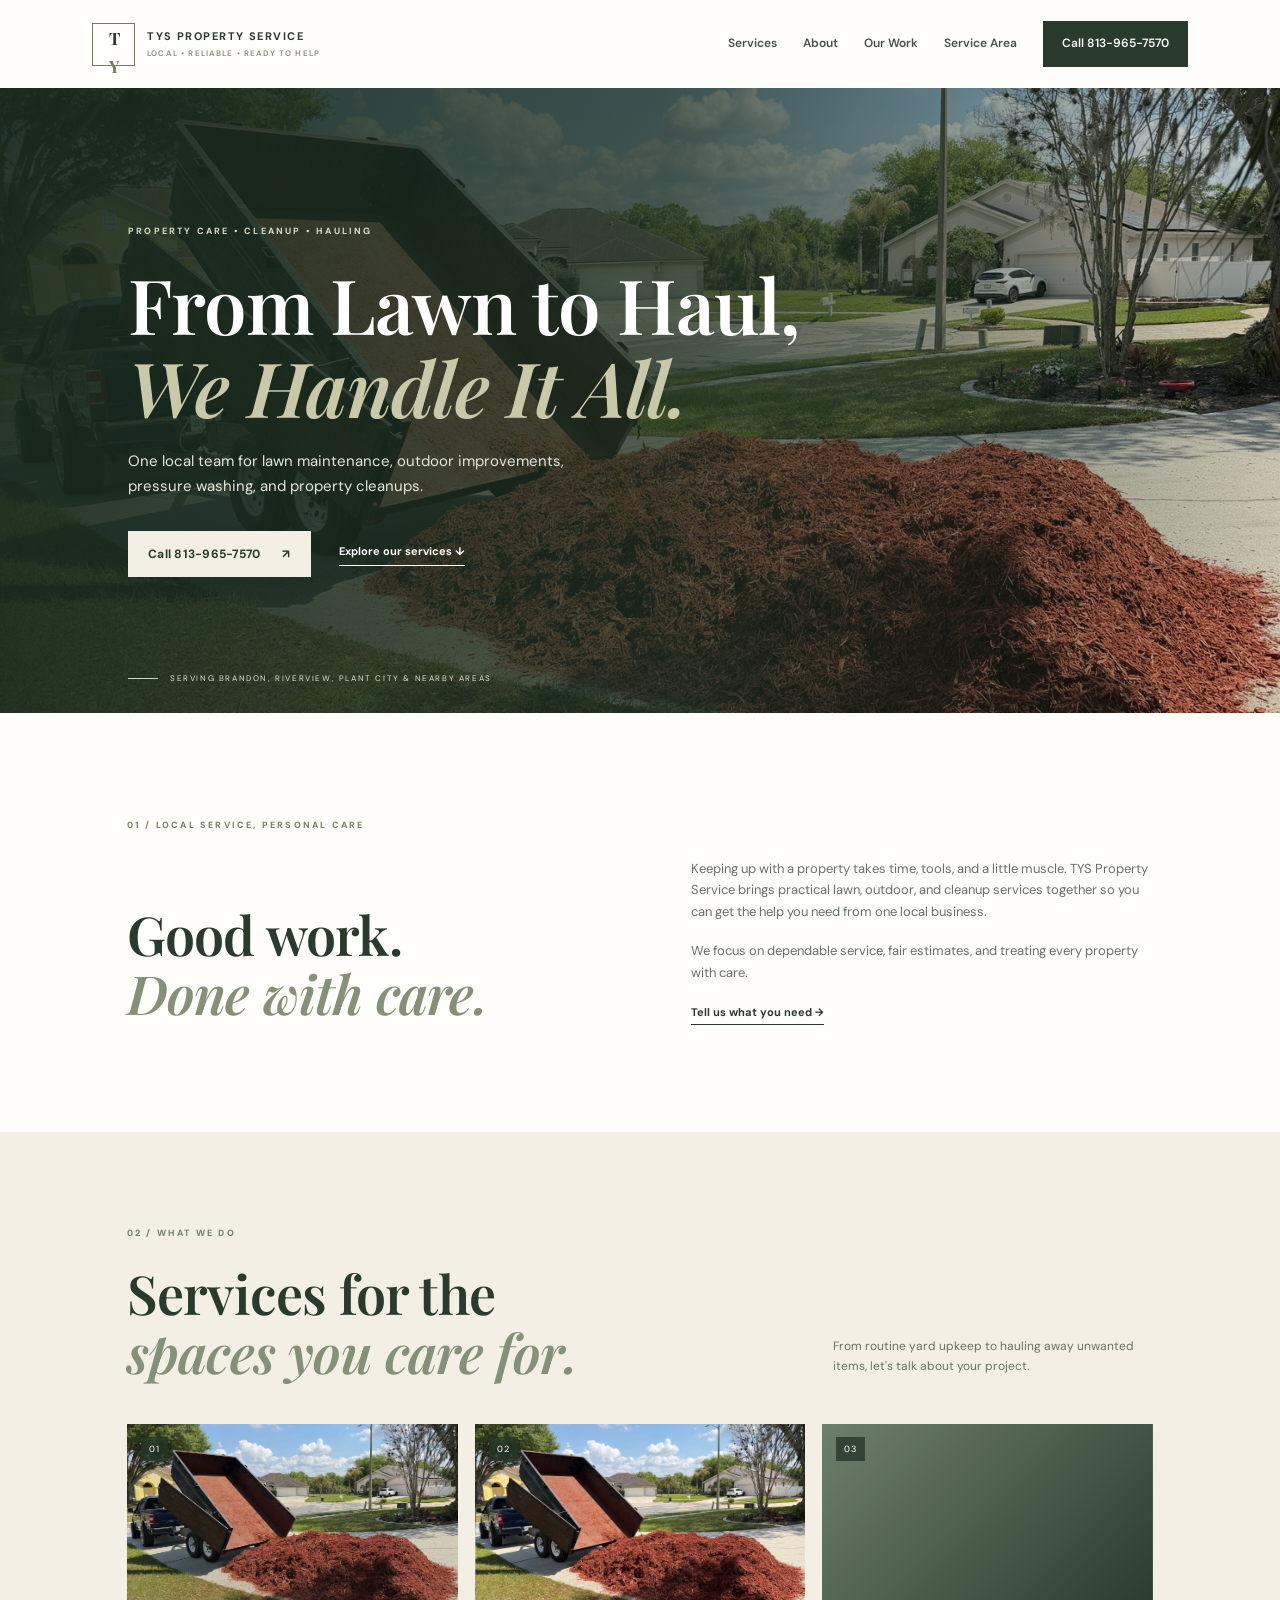
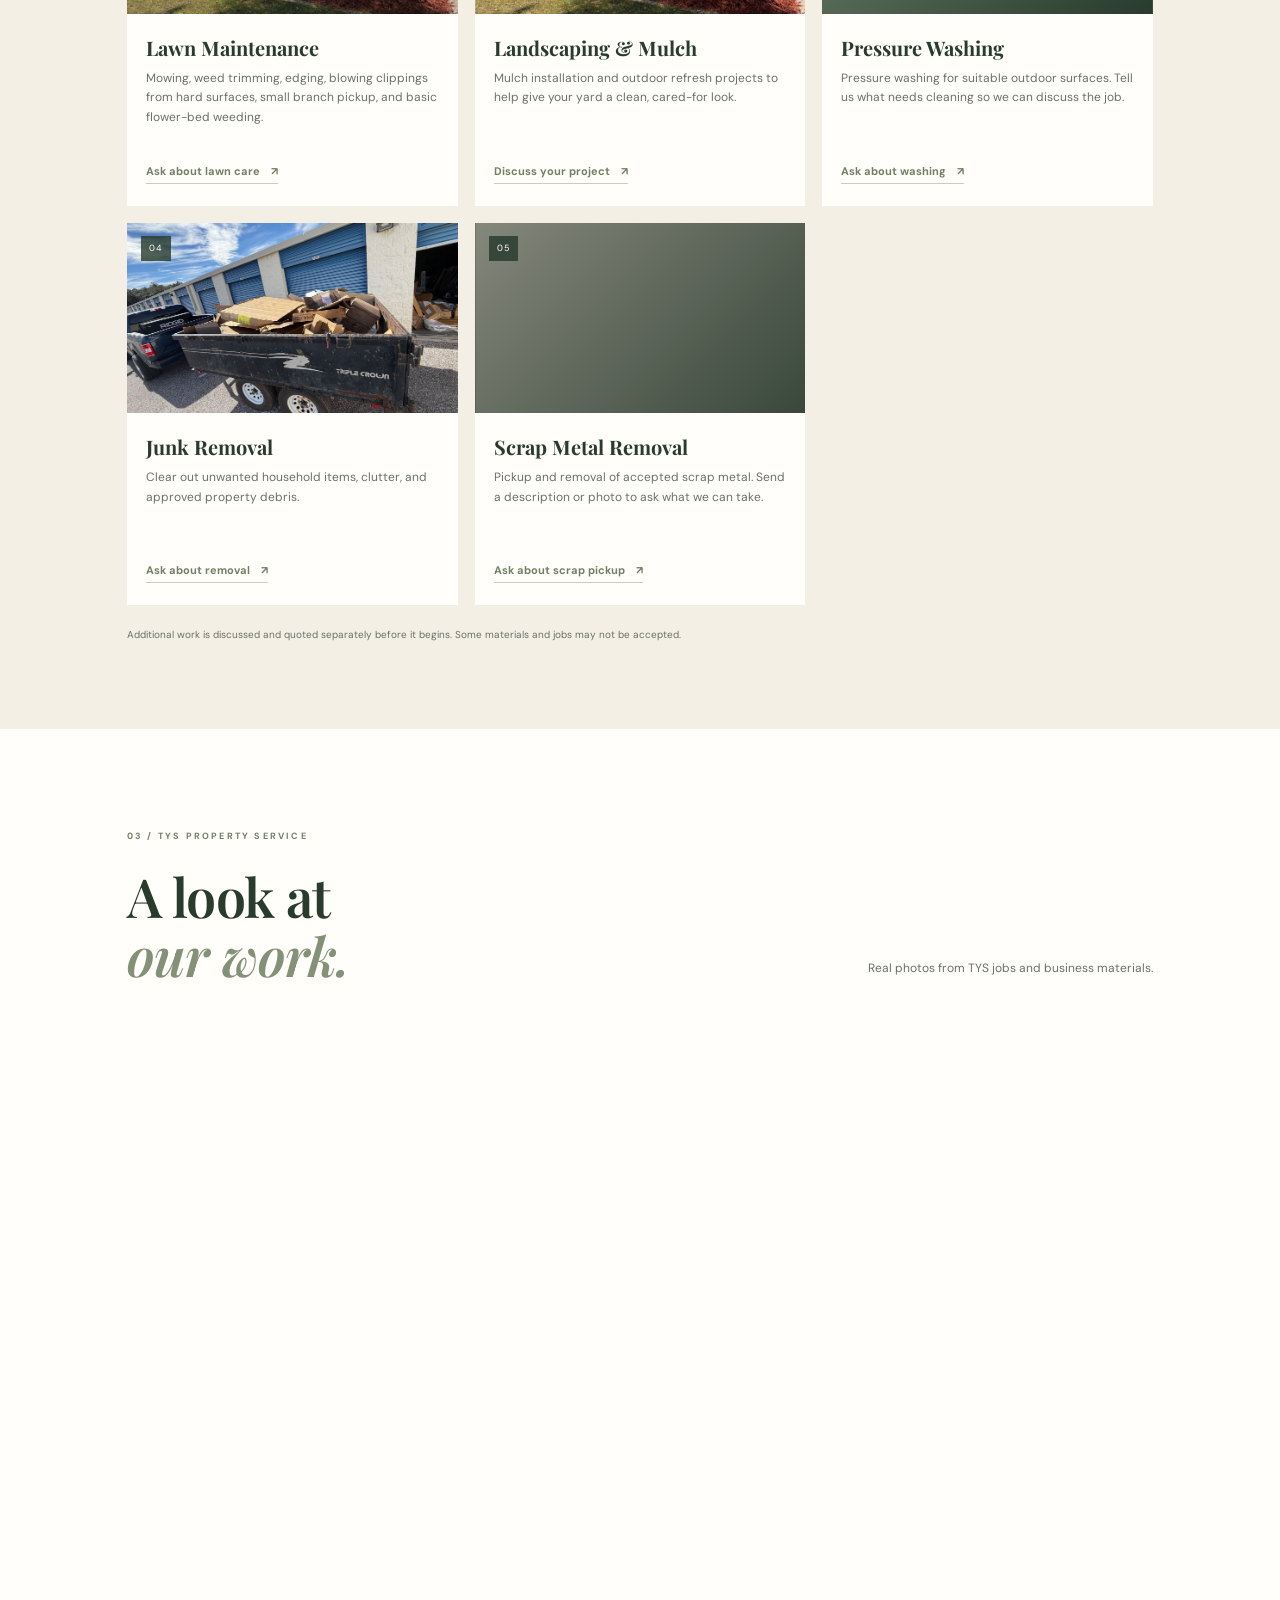
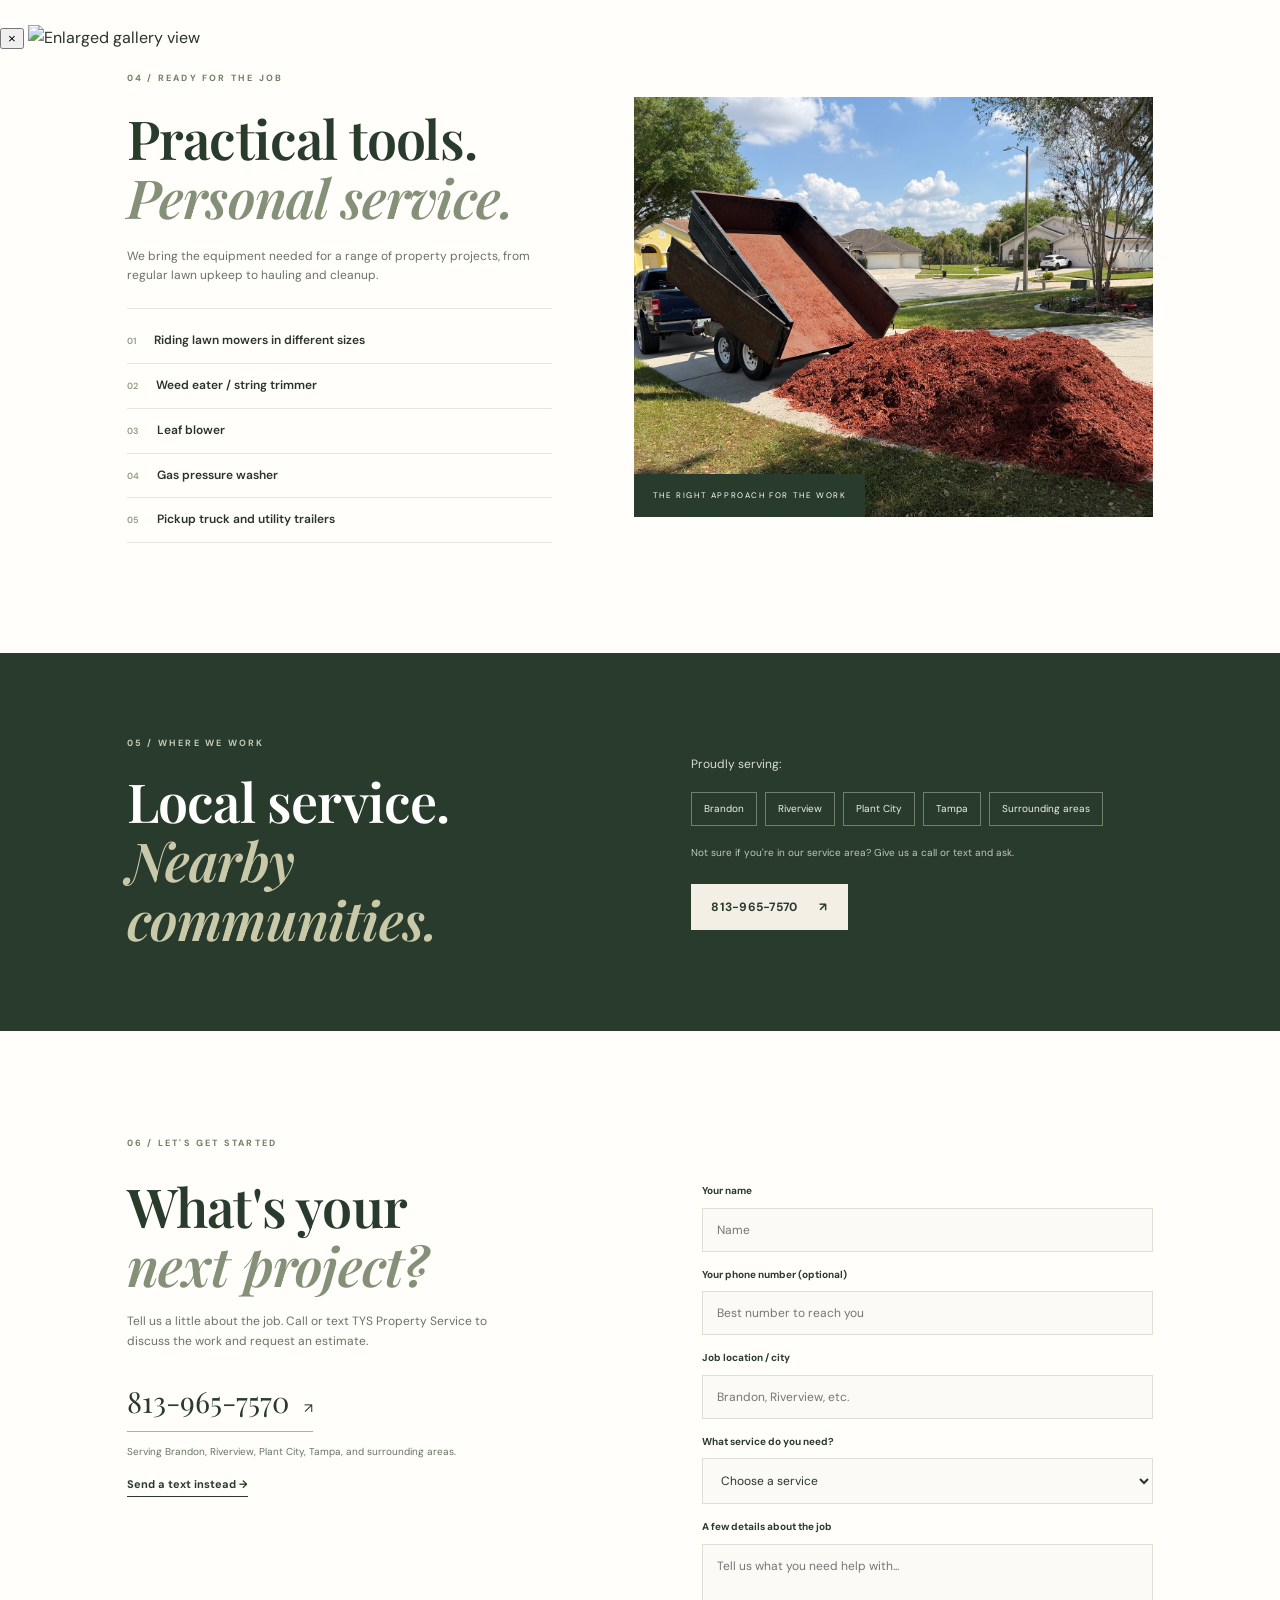
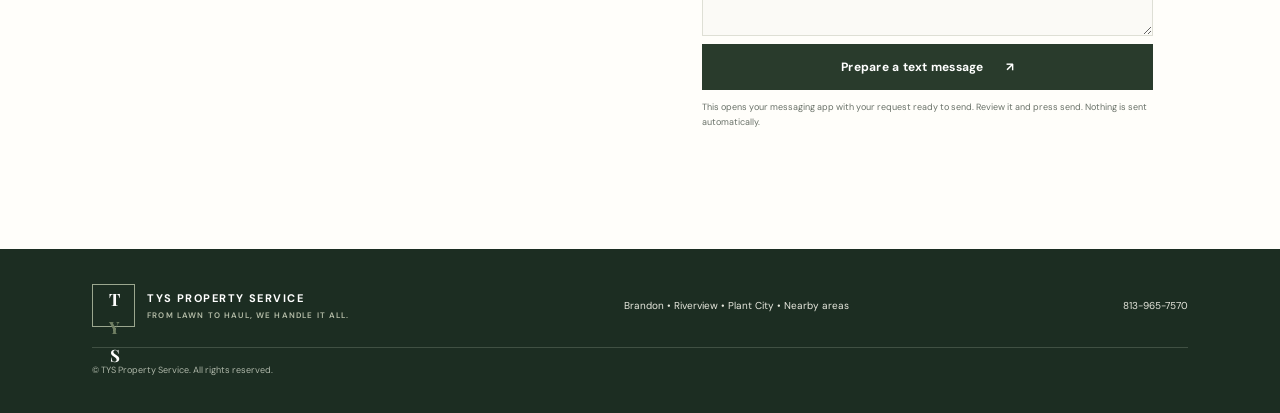
==== commit 7d3086be: "Update index.html" ====
--- a/index.html
+++ b/index.html
@@ -87,26 +87,19 @@
     </section>
 
     <section class="gallery section-wrap" id="gallery">
-      <div class="section-heading">
-        <div><div class="section-label">03 / TYS PROPERTY SERVICE</div><h2>A look at<br><em>our work.</em></h2></div>
-        <p>Real photos from TYS jobs and business materials.</p>
-      </div>
-      <div class="gallery-grid">
-        <figure class="gallery-item gallery-large">
-          <img src="assets/mulch-installation.jpeg" alt="Mulch delivery and installation using a dump trailer">
-          <figcaption>Mulch delivery & installation</figcaption>
-        </figure>
-        <figure class="gallery-item">
-          <img src="assets/junk-removal.jpeg" alt="Pickup truck and trailer loaded for a cleanup job">
-          <figcaption>Cleanup & hauling</figcaption>
-        </figure>
-        <figure class="gallery-item brand-photo">
-          <img src="assets/tys-brand.jpeg" alt="TYS Property Service business graphic and phone number">
-          <figcaption>Local. Reliable. Ready to help.</figcaption>
-        </figure>
-      </div>
-    </section>
-
+  <div class="section-heading">
+    <div>
+      <div class="section-label">03 / TYS PROPERTY SERVICE</div>
+      <h2>A look at<br><em>our work.</em></h2>
+    </div>
+    <p>Real photos from TYS jobs and business materials.</p>
+  </div>
+  <div class="gallery-grid" id="galleryGrid"></div>
+</section>
+<div class="lightbox" id="lightbox">
+  <button class="lightbox-close" id="lightboxClose" aria-label="Close">&times;</button>
+  <img id="lightboxImage" src="" alt="Enlarged gallery view">
+</div>
     <section class="equipment section-wrap" id="equipment">
       <div class="equipment-copy">
         <div class="section-label">04 / READY FOR THE JOB</div>
